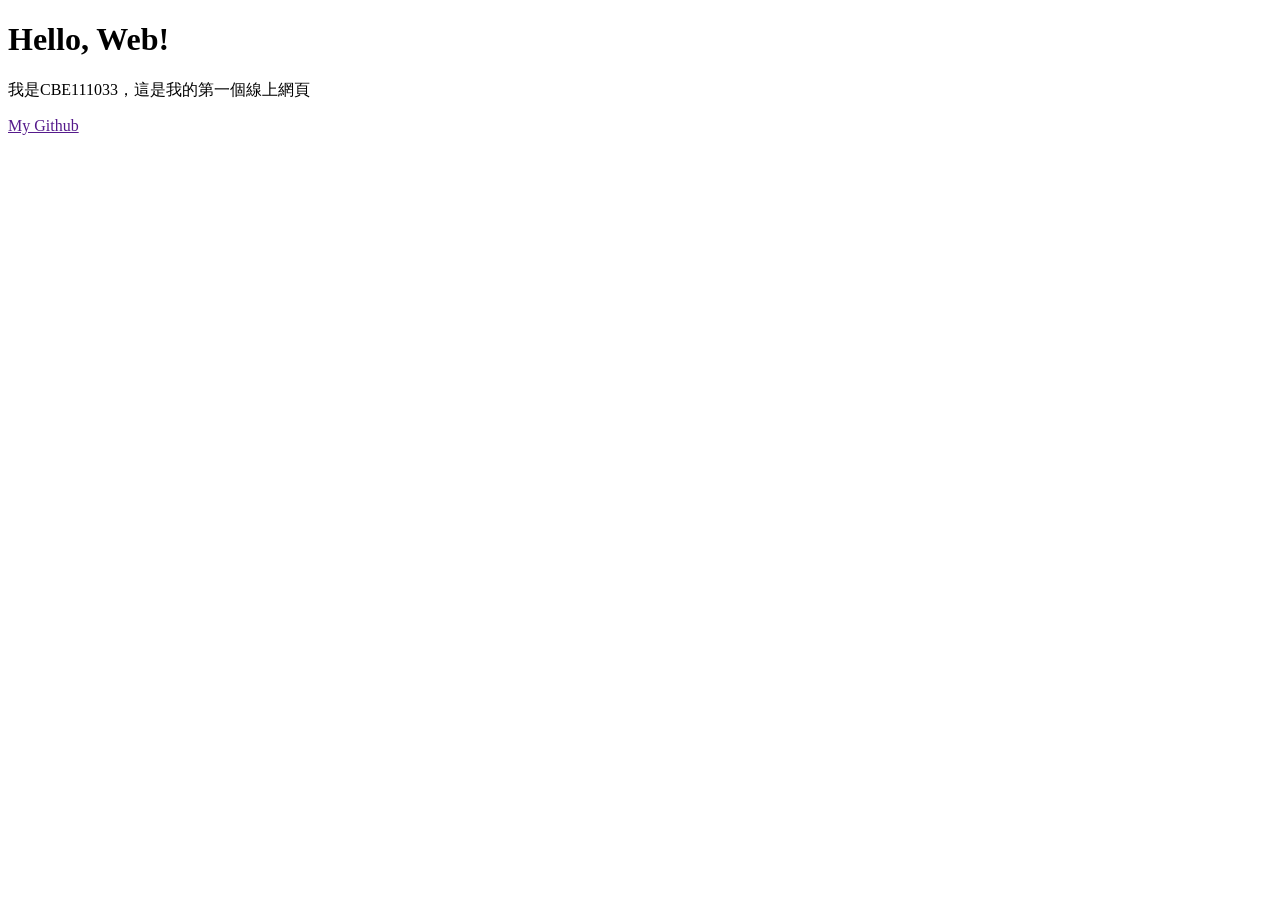
==== index.html @ 7ada49e4 "建立index" ====
<!DOCTYPE html>
<html lang="zh-Hant">

<head>
    <meta charset="utf-8" />
    <title>My Week1 Site</title>
</head>

<body>
    <h1>Hello, Web!</h1>
    <p>我是CBE111033，這是我的第一個線上網頁</p>
    <a href="">My Github</a>
</body>

</html>
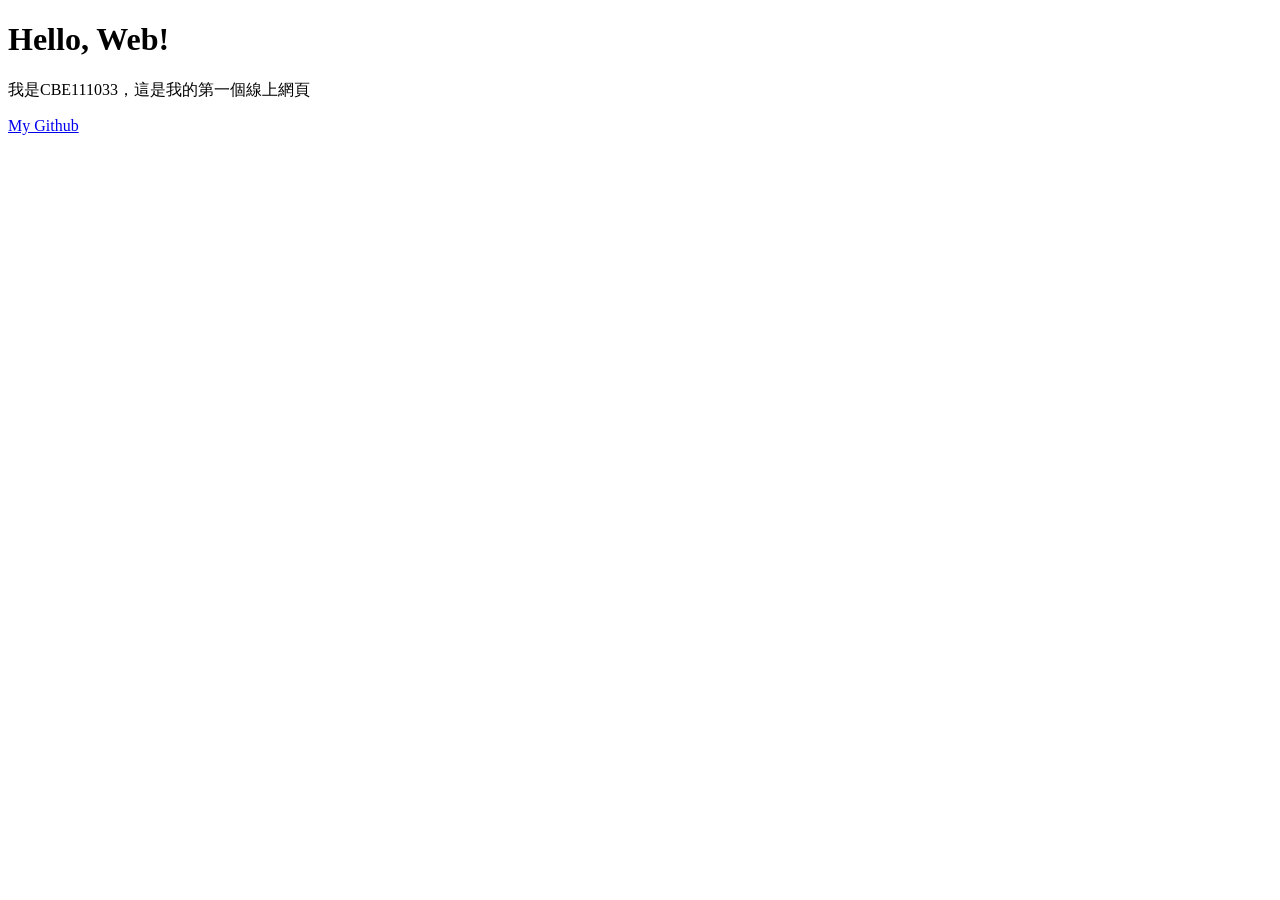
==== commit a9b23ce4: "add Github link" ====
--- a/index.html
+++ b/index.html
@@ -9,7 +9,7 @@
 <body>
     <h1>Hello, Web!</h1>
     <p>我是CBE111033，這是我的第一個線上網頁</p>
-    <a href="">My Github</a>
+    <a href="https://github.com/756y/week1-site.git">My Github</a>
 </body>
 
 </html>
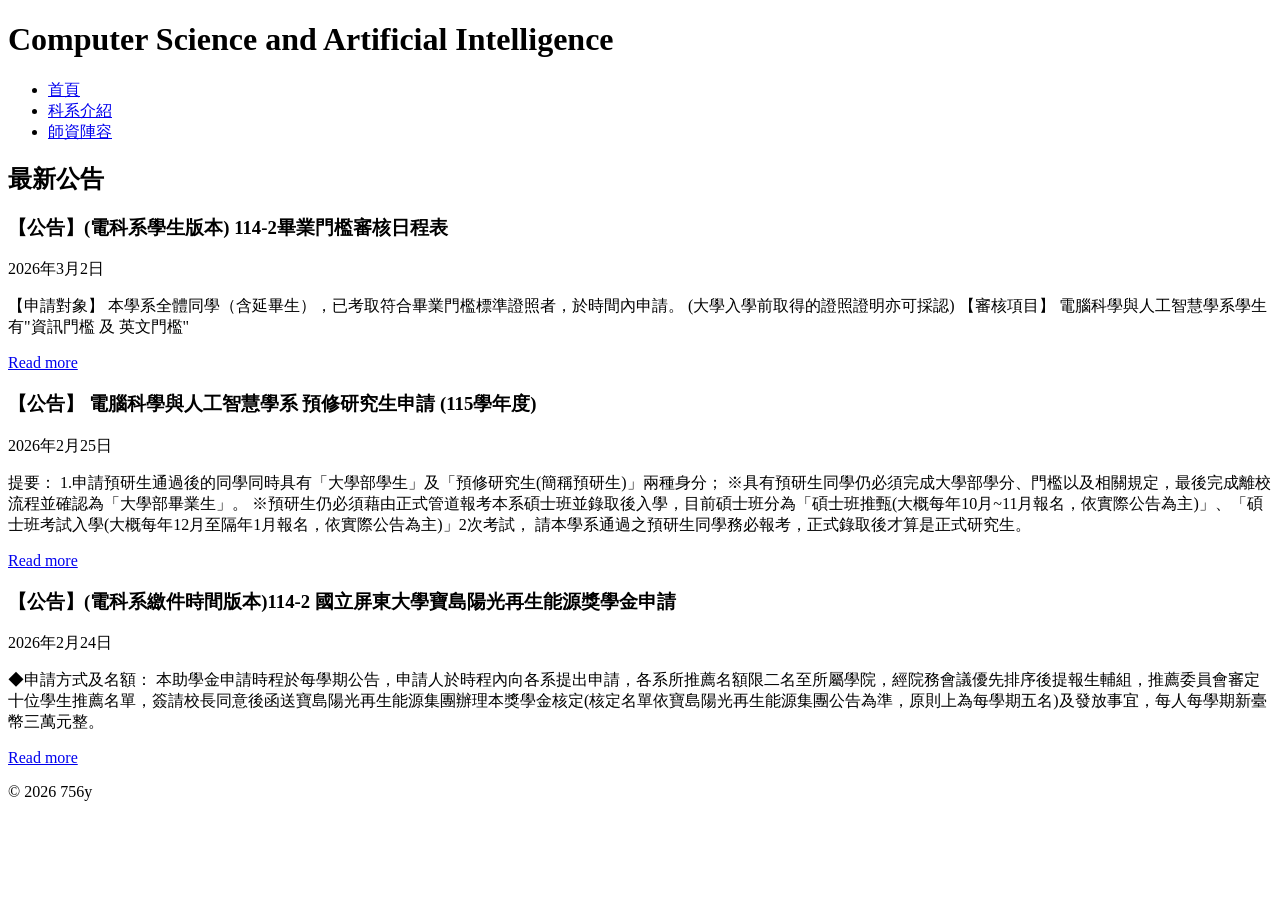
==== commit 74ac48e3: "改成week1、2作業要求(系公告)" ====
--- a/index.html
+++ b/index.html
@@ -1,15 +1,66 @@
-<!DOCTYPE html>
+<!doctype html>
 <html lang="zh-Hant">
 
 <head>
     <meta charset="utf-8" />
-    <title>My Week1 Site</title>
+    <title>CSAI News</title>
 </head>
 
 <body>
-    <h1>Hello, Web!</h1>
-    <p>我是CBE111033，這是我的第一個線上網頁</p>
-    <a href="https://github.com/756y/week1-site.git">My Github</a>
+    <header>
+        <h1>Computer Science and Artificial Intelligence</h1>
+    </header>
+    <nav class="menu">
+        <ul>
+            <li><a href="https://cs.nptu.edu.tw/index.php">首頁</a></li>
+            <li><a href="https://cs.nptu.edu.tw/p/412-1111-7946.php?Lang=zh-tw">科系介紹</a></li>
+            <li><a href="https://cs.nptu.edu.tw/p/412-1111-3092.php?Lang=zh-tw">師資陣容</a></li>
+        </ul>
+    </nav>
+    <main>
+        <section>
+            <h2>最新公告</h2>
+
+            <article>
+                <h3>【公告】(電科系學生版本) 114-2畢業門檻審核日程表</h3>
+                <p><time datetime="2026-03-02">2026年3月2日</time></p>
+                <p>【申請對象】
+                    本學系全體同學（含延畢生），已考取符合畢業門檻標準證照者，於時間內申請。
+                    (大學入學前取得的證照證明亦可採認)
+
+                    【審核項目】
+                    電腦科學與人工智慧學系學生有"資訊門檻 及 英文門檻"
+                </p>
+                <a href="https://cs.nptu.edu.tw/p/406-1111-192662,r881.php?Lang=zh-tw">Read more</a>
+            </article>
+
+            <article>
+                <h3>【公告】 電腦科學與人工智慧學系 預修研究生申請 (115學年度)</h3>
+                <p><time datetime="2026-02-25">2026年2月25日</time></p>
+                <p>提要：
+
+                    1.申請預研生通過後的同學同時具有「大學部學生」及「預修研究生(簡稱預研生)」兩種身分；
+                    ※具有預研生同學仍必須完成大學部學分、門檻以及相關規定，最後完成離校流程並確認為「大學部畢業生」。
+                    ※預研生仍必須藉由正式管道報考本系碩士班並錄取後入學，目前碩士班分為「碩士班推甄(大概每年10月~11月報名，依實際公告為主)」、「碩士班考試入學(大概每年12月至隔年1月報名，依實際公告為主)」2次考試，
+                    請本學系通過之預研生同學務必報考，正式錄取後才算是正式研究生。
+                </p>
+                <a href="https://cs.nptu.edu.tw/p/406-1111-192475,r881.php?Lang=zh-tw">Read more</a>
+            </article>
+
+            <article>
+                <h3>【公告】(電科系繳件時間版本)114-2 國立屏東大學寶島陽光再生能源獎學金申請</h3>
+                <p><time datetime="2026-02-24">2026年2月24日</time></p>
+                <p>◆申請方式及名額：
+                    本助學金申請時程於每學期公告，申請人於時程內向各系提出申請，各系所推薦名額限二名至所屬學院，經院務會議優先排序後提報生輔組，推薦委員會審定十位學生推薦名單，簽請校長同意後函送寶島陽光再生能源集團辦理本獎學金核定(核定名單依寶島陽光再生能源集團公告為準，原則上為每學期五名)及發放事宜，每人每學期新臺幣三萬元整。
+                </p>
+                <a href="https://cs.nptu.edu.tw/p/406-1111-192415,r881.php?Lang=zh-tw">Read more</a>
+            </article>
+
+        </section>
+    </main>
+    <footer>
+        <p>© 2026 756y</p>
+    </footer>
 </body>
 
 </html>
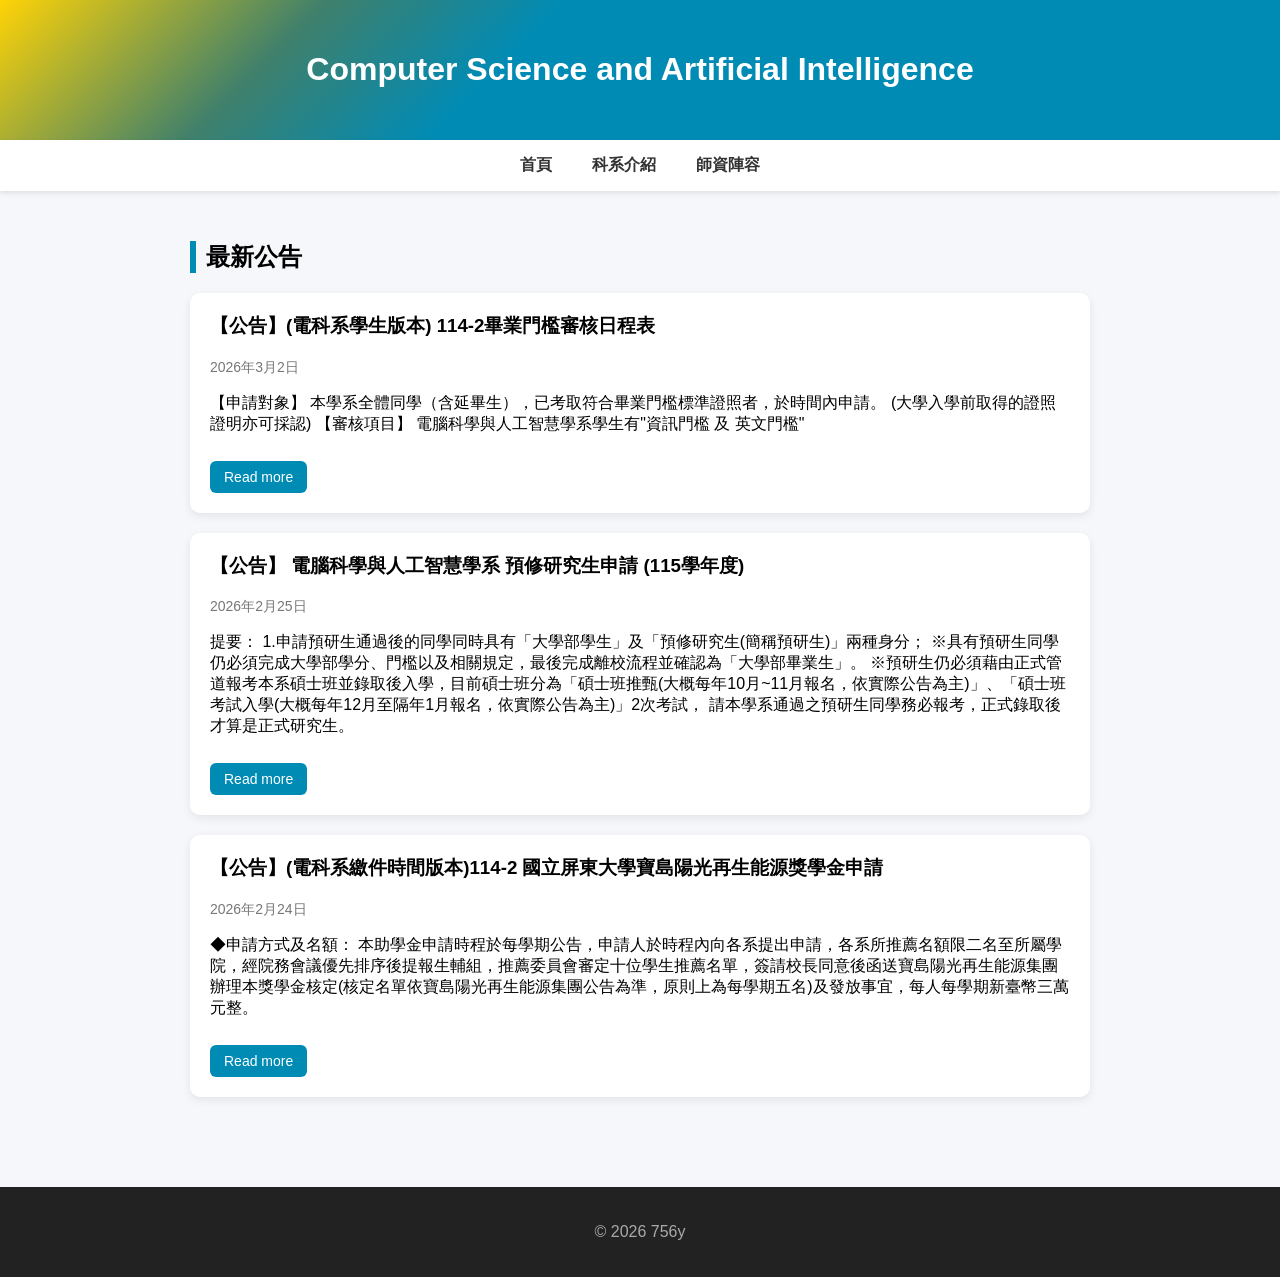
==== commit e5408b88: "add css" ====
--- a/index.html
+++ b/index.html
@@ -4,6 +4,121 @@
 <head>
     <meta charset="utf-8" />
     <title>CSAI News</title>
+
+    <style>
+        body {
+            font-family: "Noto Sans TC", sans-serif;
+            margin: 0;
+            background: #f5f7fb;
+        }
+
+        /* header */
+        header {
+            background: linear-gradient(135deg,
+                    #FFD306 0%,
+                    #40806b 23%,
+                    #008bb5 40%,
+                    #008bb5 100%);
+            color: white;
+            padding: 30px;
+            text-align: center;
+        }
+
+        /* nav menu */
+        .menu {
+            background: #ffffff;
+            box-shadow: 0 2px 5px rgba(0, 0, 0, 0.1);
+        }
+
+        .menu ul {
+            list-style: none;
+            display: flex;
+            justify-content: center;
+            padding: 0;
+            margin: 0;
+        }
+
+        .menu li {
+            margin: 0 20px;
+        }
+
+        .menu a {
+            display: block;
+            padding: 15px 0;
+            text-decoration: none;
+            color: #333;
+            font-weight: bold;
+        }
+
+        .menu a:hover {
+            color: #2a5298;
+        }
+
+        /* main content */
+
+        main {
+            max-width: 900px;
+            margin: auto;
+            padding: 30px 20px;
+        }
+
+        h2 {
+            border-left: 6px solid #008bb5;
+            padding-left: 10px;
+        }
+
+        /* article card */
+
+        article {
+            background: white;
+            padding: 20px;
+            margin: 20px 0;
+            border-radius: 10px;
+            box-shadow: 0 3px 10px rgba(0, 0, 0, 0.08);
+            transition: transform .2s, box-shadow .2s;
+        }
+
+        article:hover {
+            transform: translateY(-4px);
+            box-shadow: 0 6px 18px rgba(0, 0, 0, 0.15);
+        }
+
+        article h3 {
+            margin-top: 0;
+        }
+
+        time {
+            color: #777;
+            font-size: 14px;
+        }
+
+        /* read more button */
+
+        article a {
+            display: inline-block;
+            margin-top: 10px;
+            text-decoration: none;
+            background: #008bb5;
+            color: white;
+            padding: 8px 14px;
+            border-radius: 6px;
+            font-size: 14px;
+        }
+
+        article a:hover {
+            background: #1e3c72;
+        }
+
+        /* footer */
+
+        footer {
+            text-align: center;
+            padding: 20px;
+            background: #222;
+            color: #aaa;
+            margin-top: 40px;
+        }
+    </style>
 </head>
 
 <body>
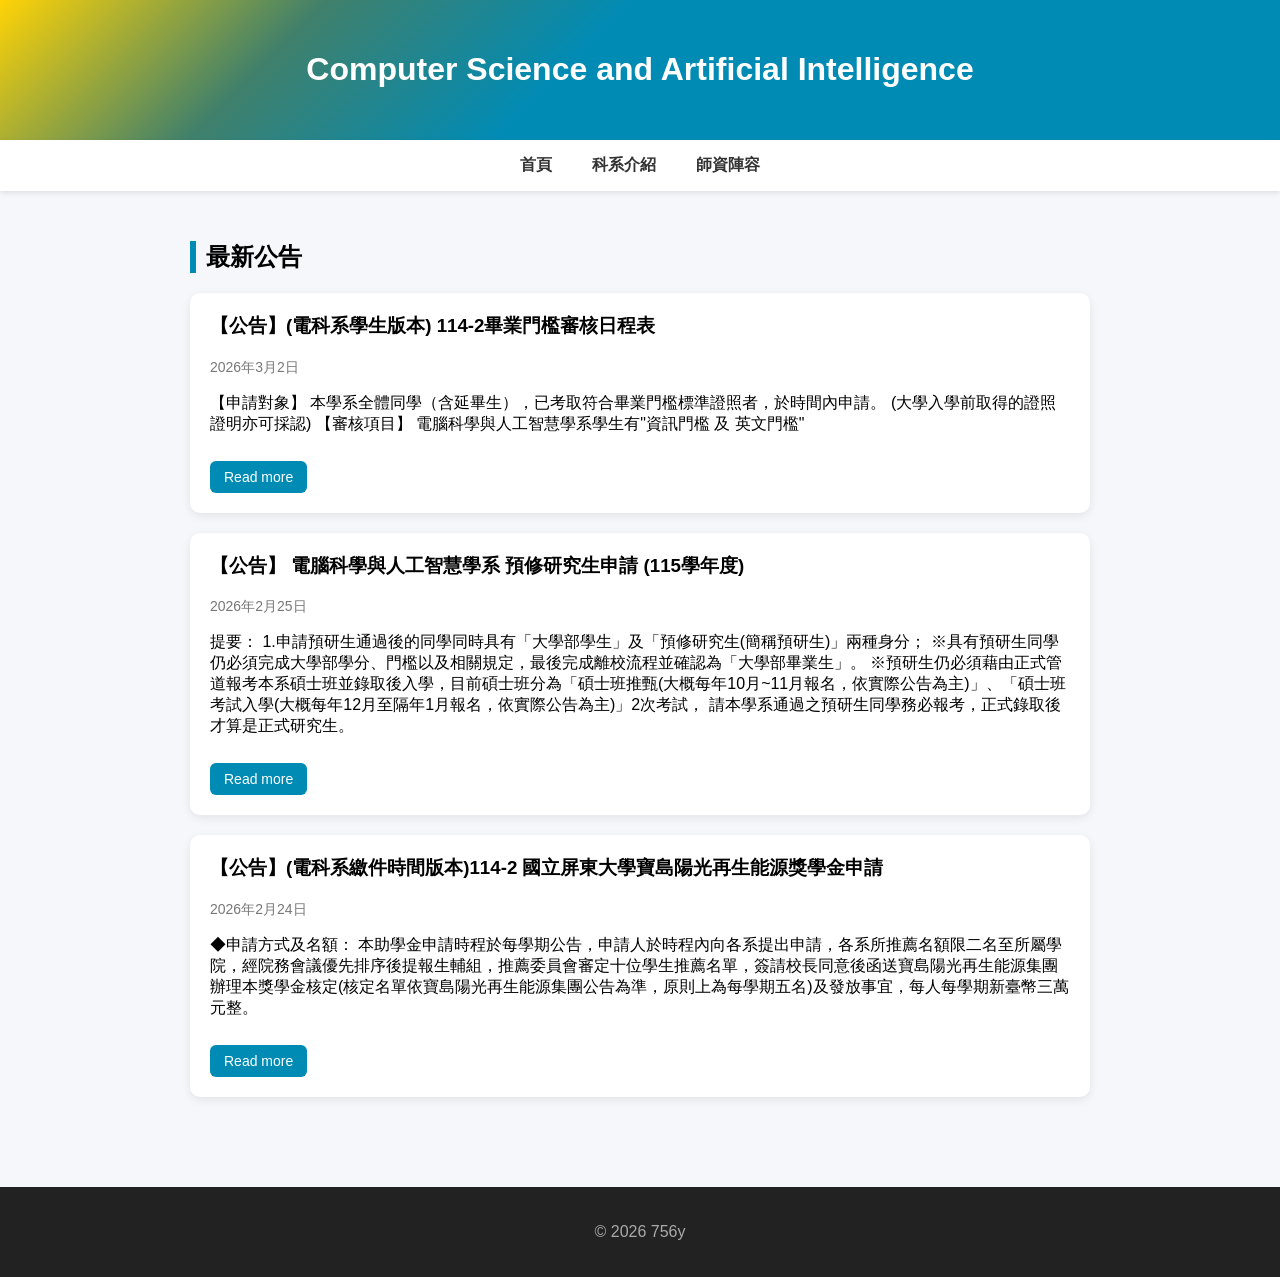
==== commit 9ca781be: "修改header漸層" ====
--- a/index.html
+++ b/index.html
@@ -17,7 +17,7 @@
             background: linear-gradient(135deg,
                     #FFD306 0%,
                     #40806b 23%,
-                    #008bb5 40%,
+                    #008bb5 45%,
                     #008bb5 100%);
             color: white;
             padding: 30px;
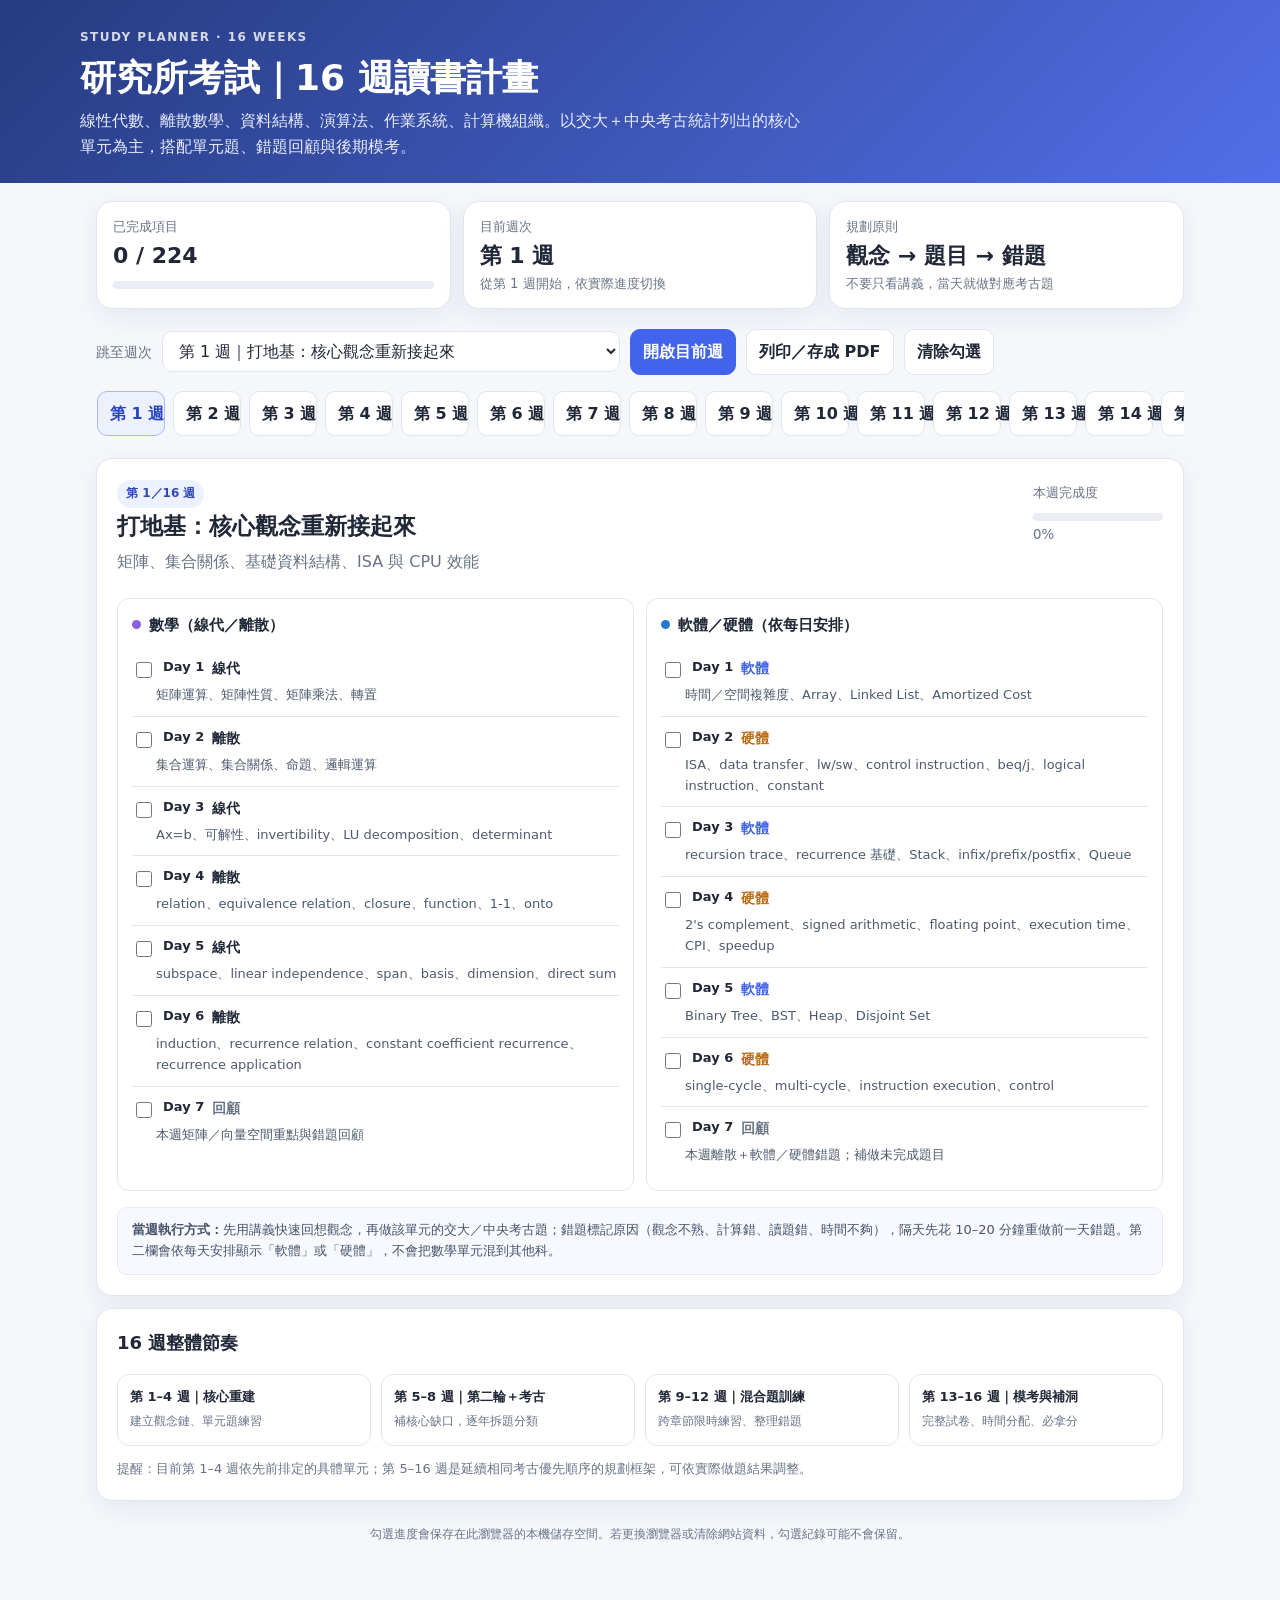
==== commit ee339d21: "Rename 16週讀書計畫.html to index.html" ====
--- a/index.html
+++ b/index.html
@@ -1,181 +1,231 @@
-<!doctype html>
+<!DOCTYPE html>
 <html lang="zh-Hant">
-
 <head>
-    <meta charset="utf-8" />
-    <title>CSAI News</title>
-
-    <style>
-        body {
-            font-family: "Noto Sans TC", sans-serif;
-            margin: 0;
-            background: #f5f7fb;
-        }
-
-        /* header */
-        header {
-            background: linear-gradient(135deg,
-                    #FFD306 0%,
-                    #40806b 23%,
-                    #008bb5 45%,
-                    #008bb5 100%);
-            color: white;
-            padding: 30px;
-            text-align: center;
-        }
-
-        /* nav menu */
-        .menu {
-            background: #ffffff;
-            box-shadow: 0 2px 5px rgba(0, 0, 0, 0.1);
-        }
-
-        .menu ul {
-            list-style: none;
-            display: flex;
-            justify-content: center;
-            padding: 0;
-            margin: 0;
-        }
-
-        .menu li {
-            margin: 0 20px;
-        }
-
-        .menu a {
-            display: block;
-            padding: 15px 0;
-            text-decoration: none;
-            color: #333;
-            font-weight: bold;
-        }
-
-        .menu a:hover {
-            color: #2a5298;
-        }
-
-        /* main content */
-
-        main {
-            max-width: 900px;
-            margin: auto;
-            padding: 30px 20px;
-        }
-
-        h2 {
-            border-left: 6px solid #008bb5;
-            padding-left: 10px;
-        }
-
-        /* article card */
-
-        article {
-            background: white;
-            padding: 20px;
-            margin: 20px 0;
-            border-radius: 10px;
-            box-shadow: 0 3px 10px rgba(0, 0, 0, 0.08);
-            transition: transform .2s, box-shadow .2s;
-        }
-
-        article:hover {
-            transform: translateY(-4px);
-            box-shadow: 0 6px 18px rgba(0, 0, 0, 0.15);
-        }
-
-        article h3 {
-            margin-top: 0;
-        }
-
-        time {
-            color: #777;
-            font-size: 14px;
-        }
-
-        /* read more button */
-
-        article a {
-            display: inline-block;
-            margin-top: 10px;
-            text-decoration: none;
-            background: #008bb5;
-            color: white;
-            padding: 8px 14px;
-            border-radius: 6px;
-            font-size: 14px;
-        }
-
-        article a:hover {
-            background: #1e3c72;
-        }
-
-        /* footer */
-
-        footer {
-            text-align: center;
-            padding: 20px;
-            background: #222;
-            color: #aaa;
-            margin-top: 40px;
-        }
-    </style>
+<meta charset="UTF-8">
+<meta name="viewport" content="width=device-width, initial-scale=1">
+<title>研究所考試｜16 週讀書計畫</title>
+<style>
+:root{--bg:#f5f7fb;--panel:#fff;--ink:#202737;--muted:#687386;--line:#e0e6ef;--blue:#4263eb;--blue2:#edf1ff;--green:#188765;--greenbg:#e8f7f1;--orange:#b96a13;--orangebg:#fff4e5;--shadow:0 8px 26px rgba(30,45,80,.07)}
+*{box-sizing:border-box}body{margin:0;background:var(--bg);color:var(--ink);font-family:system-ui,-apple-system,"Noto Sans TC",sans-serif;line-height:1.6}
+header{background:linear-gradient(135deg,#263b80,#526fe8);color:white;padding:28px 20px 24px} .hero{max-width:1120px;margin:auto}
+.kicker{font-size:12px;letter-spacing:.12em;opacity:.8;font-weight:700}h1{font-size:clamp(25px,4vw,36px);line-height:1.25;margin:8px 0}header p{margin:8px 0 0;max-width:720px;color:#e9edff}
+.wrap{max-width:1120px;margin:22px auto;padding:0 16px 48px}
+.stats{display:grid;grid-template-columns:repeat(3,1fr);gap:12px;margin-top:-4px}.stat,.panel{background:var(--panel);border:1px solid var(--line);border-radius:16px;box-shadow:var(--shadow)}.stat{padding:14px 16px}.stat small{display:block;color:var(--muted)}.stat strong{font-size:22px}
+.progress{height:8px;background:#e9edf5;border-radius:20px;overflow:hidden;margin-top:8px}.progress>div{height:100%;width:0;background:var(--green);transition:width .2s}
+.controls{display:flex;gap:10px;flex-wrap:wrap;align-items:center;margin:20px 0 14px}.controls label{color:var(--muted);font-size:14px}select,button{font:inherit;border:1px solid var(--line);border-radius:10px;padding:9px 12px;background:white;color:var(--ink)}button{cursor:pointer;font-weight:650}button.primary{background:var(--blue);color:white;border-color:var(--blue)}button:hover{filter:brightness(.97)}
+.weeknav{display:flex;gap:8px;overflow-x:auto;padding:2px 1px 10px}.weeknav button{white-space:nowrap;min-width:68px}.weeknav button.active{background:var(--blue2);border-color:#a9b8ff;color:#2946bc}
+.panel{padding:20px;margin-top:12px}.week-head{display:flex;justify-content:space-between;gap:16px;align-items:flex-start;flex-wrap:wrap}.week-head h2{margin:0;font-size:23px}.week-head p{margin:5px 0;color:var(--muted)}.tag{font-size:12px;padding:4px 9px;border-radius:20px;background:var(--blue2);color:#2f49b5;font-weight:700;display:inline-block}
+.subjects{display:grid;grid-template-columns:repeat(2,minmax(0,1fr));gap:12px;margin-top:18px}.subject{border:1px solid var(--line);border-radius:12px;padding:14px;min-width:0}.subject h3{font-size:15px;margin:0 0 10px;display:flex;align-items:center;gap:8px}.dot{width:9px;height:9px;border-radius:50%;display:inline-block}.math .dot{background:#8264df}.software .dot{background:#2479ce}.hardware .dot{background:#e29a2f}
+.day{border-top:1px solid var(--line);padding:10px 0}.day:first-of-type{border-top:0}.day-title{display:flex;gap:8px;align-items:flex-start}.day-title input{margin-top:5px;accent-color:var(--green);width:16px;height:16px;flex-shrink:0}.day-title strong{font-size:13px;white-space:nowrap}.day-title span{font-size:14px;font-weight:650}.topics{font-size:13px;color:#4e5a6d;margin:4px 0 0 24px}.unit-hardware{color:var(--orange)!important}.unit-software{color:var(--blue)!important}.unit-review{color:var(--muted)!important}.hint{margin-top:16px;padding:12px 14px;background:#f7f9ff;border-radius:10px;border:1px solid #e3e9ff;font-size:13px;color:#47536a}
+.phase{display:grid;grid-template-columns:repeat(4,1fr);gap:10px;margin-top:16px}.phase div{border:1px solid var(--line);border-radius:12px;padding:12px;background:#fff}.phase b{display:block;font-size:13px}.phase span{font-size:12px;color:var(--muted)}
+.footer{color:var(--muted);font-size:12px;text-align:center;margin-top:24px}
+@media(max-width:760px){.subjects{grid-template-columns:1fr}.stats{grid-template-columns:1fr}.phase{grid-template-columns:repeat(2,1fr)}.panel{padding:15px}.week-head h2{font-size:21px}}
+@media print{body{background:white}.controls,.weeknav,button{display:none!important}.panel,.stat{box-shadow:none;break-inside:avoid}.subjects{grid-template-columns:repeat(2,minmax(0,1fr))}}
+</style>
 </head>
-
 <body>
-    <header>
-        <h1>Computer Science and Artificial Intelligence</h1>
-    </header>
-    <nav class="menu">
-        <ul>
-            <li><a href="https://cs.nptu.edu.tw/index.php">首頁</a></li>
-            <li><a href="https://cs.nptu.edu.tw/p/412-1111-7946.php?Lang=zh-tw">科系介紹</a></li>
-            <li><a href="https://cs.nptu.edu.tw/p/412-1111-3092.php?Lang=zh-tw">師資陣容</a></li>
-        </ul>
-    </nav>
-    <main>
-        <section>
-            <h2>最新公告</h2>
-
-            <article>
-                <h3>【公告】(電科系學生版本) 114-2畢業門檻審核日程表</h3>
-                <p><time datetime="2026-03-02">2026年3月2日</time></p>
-                <p>【申請對象】
-                    本學系全體同學（含延畢生），已考取符合畢業門檻標準證照者，於時間內申請。
-                    (大學入學前取得的證照證明亦可採認)
-
-                    【審核項目】
-                    電腦科學與人工智慧學系學生有"資訊門檻 及 英文門檻"
-                </p>
-                <a href="https://cs.nptu.edu.tw/p/406-1111-192662,r881.php?Lang=zh-tw">Read more</a>
-            </article>
-
-            <article>
-                <h3>【公告】 電腦科學與人工智慧學系 預修研究生申請 (115學年度)</h3>
-                <p><time datetime="2026-02-25">2026年2月25日</time></p>
-                <p>提要：
-
-                    1.申請預研生通過後的同學同時具有「大學部學生」及「預修研究生(簡稱預研生)」兩種身分；
-                    ※具有預研生同學仍必須完成大學部學分、門檻以及相關規定，最後完成離校流程並確認為「大學部畢業生」。
-                    ※預研生仍必須藉由正式管道報考本系碩士班並錄取後入學，目前碩士班分為「碩士班推甄(大概每年10月~11月報名，依實際公告為主)」、「碩士班考試入學(大概每年12月至隔年1月報名，依實際公告為主)」2次考試，
-                    請本學系通過之預研生同學務必報考，正式錄取後才算是正式研究生。
-                </p>
-                <a href="https://cs.nptu.edu.tw/p/406-1111-192475,r881.php?Lang=zh-tw">Read more</a>
-            </article>
-
-            <article>
-                <h3>【公告】(電科系繳件時間版本)114-2 國立屏東大學寶島陽光再生能源獎學金申請</h3>
-                <p><time datetime="2026-02-24">2026年2月24日</time></p>
-                <p>◆申請方式及名額：
-                    本助學金申請時程於每學期公告，申請人於時程內向各系提出申請，各系所推薦名額限二名至所屬學院，經院務會議優先排序後提報生輔組，推薦委員會審定十位學生推薦名單，簽請校長同意後函送寶島陽光再生能源集團辦理本獎學金核定(核定名單依寶島陽光再生能源集團公告為準，原則上為每學期五名)及發放事宜，每人每學期新臺幣三萬元整。
-                </p>
-                <a href="https://cs.nptu.edu.tw/p/406-1111-192415,r881.php?Lang=zh-tw">Read more</a>
-            </article>
-
-        </section>
-    </main>
-    <footer>
-        <p>© 2026 756y</p>
-    </footer>
-</body>
-
-</html>+<header><div class="hero"><div class="kicker">STUDY PLANNER · 16 WEEKS</div><h1>研究所考試｜16 週讀書計畫</h1><p>線性代數、離散數學、資料結構、演算法、作業系統、計算機組織。以交大＋中央考古統計列出的核心單元為主，搭配單元題、錯題回顧與後期模考。</p></div></header>
+<main class="wrap">
+<div class="stats">
+ <div class="stat"><small>已完成項目</small><strong id="doneCount">0</strong><div class="progress"><div id="progressBar"></div></div></div>
+ <div class="stat"><small>目前週次</small><strong id="currentWeek">第 1 週</strong><small>從第 1 週開始，依實際進度切換</small></div>
+ <div class="stat"><small>規劃原則</small><strong>觀念 → 題目 → 錯題</strong><small>不要只看講義，當天就做對應考古題</small></div>
+</div>
+<div class="controls">
+<label for="weekSelect">跳至週次</label><select id="weekSelect"></select>
+<button class="primary" id="todayBtn">開啟目前週</button><button id="printBtn">列印／存成 PDF</button><button id="resetBtn">清除勾選</button>
+</div>
+<div class="weeknav" id="weekNav"></div>
+<section class="panel" id="weekPanel" aria-live="polite"></section>
+<section class="panel">
+<h2 style="margin:0 0 10px;font-size:18px">16 週整體節奏</h2>
+<div class="phase">
+<div><b>第 1–4 週｜核心重建</b><span>建立觀念鏈、單元題練習</span></div>
+<div><b>第 5–8 週｜第二輪＋考古</b><span>補核心缺口，逐年拆題分類</span></div>
+<div><b>第 9–12 週｜混合題訓練</b><span>跨章節限時練習、整理錯題</span></div>
+<div><b>第 13–16 週｜模考與補洞</b><span>完整試卷、時間分配、必拿分</span></div>
+</div>
+<p style="font-size:13px;color:var(--muted);margin-bottom:0">提醒：目前第 1–4 週依先前排定的具體單元；第 5–16 週是延續相同考古優先順序的規劃框架，可依實際做題結果調整。</p>
+</section>
+<div class="footer">勾選進度會保存在此瀏覽器的本機儲存空間。若更換瀏覽器或清除網站資料，勾選紀錄可能不會保留。</div>
+</main>
+<script>
+const weeks = [
+{title:"打地基：核心觀念重新接起來",goal:"矩陣、集合關係、基礎資料結構、ISA 與 CPU 效能",days:[
+["Day 1","線代","矩陣運算、矩陣性質、矩陣乘法、轉置","軟體","時間／空間複雜度、Array、Linked List、Amortized Cost"],
+["Day 2","離散","集合運算、集合關係、命題、邏輯運算","硬體","ISA、data transfer、lw/sw、control instruction、beq/j、logical instruction、constant"],
+["Day 3","線代","Ax=b、可解性、invertibility、LU decomposition、determinant","軟體","recursion trace、recurrence 基礎、Stack、infix/prefix/postfix、Queue"],
+["Day 4","離散","relation、equivalence relation、closure、function、1-1、onto","硬體","2's complement、signed arithmetic、floating point、execution time、CPI、speedup"],
+["Day 5","線代","subspace、linear independence、span、basis、dimension、direct sum","軟體","Binary Tree、BST、Heap、Disjoint Set"],
+["Day 6","離散","induction、recurrence relation、constant coefficient recurrence、recurrence application","硬體","single-cycle、multi-cycle、instruction execution、control"],
+["Day 7","回顧","本週矩陣／向量空間重點與錯題回顧","回顧","本週離散＋軟體／硬體錯題；補做未完成題目"]
+]},
+{title:"高頻題型：轉換、排序、Pipeline",goal:"把線代與離散基礎接到可考題型，開始練計算題",days:[
+["Day 8","線代","linear transformation、matrix representation、change of basis、Kernel、Image","軟體","Binary Search、Insertion Sort、Selection Sort、Bubble Sort"],
+["Day 9","離散","permutation、combination、pigeonhole principle、Stirling number","硬體","pipeline stages、pipeline performance、pipeline CPI"],
+["Day 10","線代","rank、nullity、Rank-Nullity、Kernel／Image 關係","軟體","Quick Sort、Merge Sort、Heap Sort、LSD Radix、Counting Sort"],
+["Day 11","離散","generating function、integer partition、用 generating function 解 recurrence","硬體","data dependency、data hazard、forwarding、hazard detection"],
+["Day 12","線代","eigenvalue、eigenvector、characteristic polynomial、similarity","軟體","Hashing、collision、overflow handling、Binary Search 題型"],
+["Day 13","離散","graph terminology、adjacency matrix/list、graph representation、isomorphism","硬體","control hazard、branch prediction、CPI、hazard 綜合題"],
+["Day 14","回顧","線代：矩陣→轉換→特徵值；離散：計數→遞迴","回顧","Sorting／Hashing 綜合考古題與錯題整理"]
+]},
+{title:"高頻核心：圖論、特徵值、Cache",goal:"圖論演算法要能手算流程，Cache 開始練位址拆解",days:[
+["Day 15","線代","diagonalization、similarity、PDP⁻¹、eigenvalue／eigenvector 關係","軟體","DFS、BFS、adjacency matrix/list、graph traversal"],
+["Day 16","離散","Euler path/circuit、Hamilton path/circuit、connected graph、spanning tree","硬體","memory hierarchy、cache basics、address structure、block／word／offset"],
+["Day 17","線代","可對角化條件、similarity、diagonalization applications、Markov chain","軟體","Topological Sort、DAG、MST、Kruskal／Prim 類型"],
+["Day 18","離散","planar graph、graph coloring、Dijkstra、Warshall","硬體","direct／set-associative cache、tag/index/offset、cache calculation、multilevel cache"],
+["Day 19","線代","inner product、orthogonality、orthogonal complement、Gram-Schmidt","軟體","Dijkstra、Bellman-Ford、Floyd-Warshall、shortest path 綜合"],
+["Day 20","離散","recurrence、generating function、graph representation、shortest path","硬體","AMAT、cache miss、multilevel cache、CPI 與 memory hierarchy"],
+["Day 21","回顧","Eigen／Diagonalization＋Graph／Recurrence 題型整理","回顧","DFS/BFS→MST→Dijkstra→Bellman-Ford→Floyd 綜合考古題"]
+]},
+{title:"拉分核心：正交化、DP、Virtual Memory、OS",goal:"把常考章節串成完整題型，OS 從 Process 與 Scheduling 開始",days:[
+["Day 22","線代","projection、orthogonal complement、projection matrix","硬體","virtual address、physical address、page、page table、address translation"],
+["Day 23","離散","partial order、total order、Hasse diagram","軟體","Dynamic Programming、optimal substructure、overlapping subproblem、Maximum Subarray"],
+["Day 24","線代","least squares、normal equation、orthogonal projection、QR／Gram-Schmidt 關係","硬體","TLB、page table、TLB reach、EMAT"],
+["Day 25","離散","propositional logic、logic equivalence、graph coloring、Dijkstra／Warshall","軟體","0/1 Knapsack、Knapsack、Matrix Chain Multiplication"],
+["Day 26","線代","orthogonal matrix、orthogonal diagonalization、symmetric matrix、PDPᵀ","硬體","Process、process state、dispatcher、context switch、fork／exec／exit／wait"],
+["Day 27","離散","recurrence、generating function、combination、pigeonhole","軟體","LCS、KMP、DP 綜合題"],
+["Day 28","回顧","線代與離散核心公式、定義、易錯題回顧","硬體","scheduling criteria、FCFS、SJF、Priority、Round Robin、EDF"]
+]},
+{title:"第二輪：補齊核心樹與演算法",goal:"把第一輪做錯的單元重新學會，擴充重要樹與演算法",days:[
+["Day 29","線代","特徵值／特徵向量計算、特徵多項式、重根與可對角化判斷","軟體","AVL Tree、rotation、BST 操作與複雜度"],
+["Day 30","離散","遞迴式建立、解常係數遞迴、初始條件","硬體","Thread、user/kernel thread、multithreading model"],
+["Day 31","線代","Gram-Schmidt、QR decomposition、orthogonal projection 計算","軟體","Red-Black Tree、B-tree、B+ tree 基本性質與操作"],
+["Day 32","離散","關係的 reflexive／symmetric／transitive、equivalence class、closure","硬體","CPU pipeline hazard 綜合：forwarding、stall、branch penalty"],
+["Day 33","線代","determinant、inverse、rank、線性方程組混合題","軟體","Huffman coding、optimal prefix code、heap 操作"],
+["Day 34","離散","counting、permutation／combination、pigeonhole 題型","硬體","cache mapping／replacement／write policy 題型回顧"],
+["Day 35","回顧","整理線代與離散第一、二輪錯題","回顧","樹、排序、Pipeline／Cache 分類題練習"]
+]},
+{title:"第二輪：OS 同步與記憶體",goal:"把 OS 高頻核心補齊，避免只會背定義、不會追流程",days:[
+["Day 36","線代","線性轉換、Kernel／Image、Rank-Nullity 混合題","軟體","sorting 複雜度比較、穩定性、in-place、trace code"],
+["Day 37","離散","graph traversal、Euler／Hamilton、spanning tree 題型","硬體","process scheduling、waiting／turnaround／response time 計算"],
+["Day 38","線代","least squares、normal equation、projection 混合題","軟體","Disjoint Set、union-find、path compression、union by rank"],
+["Day 39","離散","graph coloring、planar graph、poset／Hasse diagram","硬體","critical section、race condition、mutex、semaphore、spinlock"],
+["Day 40","線代","positive definite、symmetric matrix、orthogonal diagonalization","軟體","DP：Knapsack、Matrix Chain、LCS、Maximum Subarray"],
+["Day 41","離散","logic equivalence、induction、recurrence 綜合題","硬體","deadlock、RAG、四個必要條件、prevention／avoidance／detection"],
+["Day 42","回顧","數學弱點題重做，不看解答完整寫一次","回顧","同步／Deadlock 題型＋錯題回顧"]
+]},
+{title:"第二輪：虛擬記憶體與演算法設計",goal:"從公式與定義走向完整計算、演算法選擇",days:[
+["Day 43","線代","SVD、spectral decomposition、positive definite 基本題","軟體","KMP prefix/failure function、字串比對"],
+["Day 44","離散","生成函數、整數分拆、Stirling number 題型","硬體","paging、segmentation、fragmentation、address translation"],
+["Day 45","線代","矩陣分解、LU、determinant、Ax=b 混合題","軟體","Divide and Conquer、recurrence analysis、Maximum Subarray"],
+["Day 46","離散","graph algorithm 與複雜度、Dijkstra／Warshall 題型","硬體","page fault、page replacement：FIFO／OPT／LRU"],
+["Day 47","線代","全章計算題：特徵值、對角化、正交化、least squares","軟體","Greedy：activity selection、MST、Knapsack 差異"],
+["Day 48","離散","證明題基礎：induction、反證、集合與關係簡證","硬體","thrashing、working set、TLB、EMAT 綜合"],
+["Day 49","回顧","數學必拿分題限時練習","回顧","DP／Greedy／字串／VM 分類考古題"]
+]},
+{title:"考古題第一輪：按科目與單元拆題",goal:"開始提高考古題比重，不必一開始就整份硬寫",days:[
+["Day 50","線代","交大線代考古：矩陣、Ax=b、向量空間分類題","軟體","交大 DS：複雜度、List、Stack／Queue、Tree 分類題"],
+["Day 51","離散","交大離散：集合、關係、計數、遞迴分類題","硬體","交大計組：ISA、signed arithmetic、performance 分類題"],
+["Day 52","線代","中央線代：矩陣、向量空間、線性轉換分類題","軟體","中央 DS：樹、Heap、排序、Hashing 分類題"],
+["Day 53","離散","中央離散：關係、遞迴、Graph、Logic 分類題","硬體","中央計組：Pipeline／Hazard 分類題"],
+["Day 54","線代","兩校特徵值／對角化題目對照，整理常見問法","軟體","兩校 Graph：DFS／BFS、MST、Shortest Path 題目"],
+["Day 55","離散","兩校計數／遞迴／圖論混合題","硬體","Cache／AMAT／VM 計算題"],
+["Day 56","回顧","本週考古錯題依原因分類：觀念／計算／讀題","回顧","完成錯題二刷；建立各科高頻題清單"]
+]},
+{title:"考古題第二輪：限時單元組合",goal:"練速度與題目辨識，避免單一章節才會做",days:[
+["Day 57","線代","線代混合組：矩陣＋Rank＋Eigen，限時作答","軟體","Sorting＋Hashing＋Tree 混合題"],
+["Day 58","離散","Discrete 混合組：Counting＋Recurrence＋Relations","硬體","OS：Process／Scheduling／Thread 混合題"],
+["Day 59","線代","Orthogonality＋Projection＋Least Squares 限時組","軟體","Graph：MST＋Shortest Path＋Topological 混合題"],
+["Day 60","離散","Graph＋Logic＋Poset 混合組","硬體","OS：Synchronization＋Deadlock 混合題"],
+["Day 61","線代","挑一份較弱年度線代題，限時完成後訂正","軟體","DP＋KMP＋Complexity 混合題"],
+["Day 62","離散","挑一份較弱年度離散題，限時完成後訂正","硬體","計組：Pipeline＋Cache＋VM 混合題"],
+["Day 63","回顧","數學錯題重做，遮住解答寫出步驟","回顧","軟硬體錯題重做，記錄失分原因"]
+]},
+{title:"跨章節訓練：速度與正確率",goal:"每次練習後都要知道錯在哪，不只看分數",days:[
+["Day 64","線代","線代高頻題限時組：矩陣、特徵值、正交化","軟體","DS 核心題限時組：複雜度、Tree、Sorting"],
+["Day 65","離散","遞迴、計數、關係題限時組","硬體","計組數值表示＋效能＋Pipeline 限時組"],
+["Day 66","線代","挑 2 個最弱章節補觀念，接著做考古題","軟體","Graph 全套限時題＋錯題整理"],
+["Day 67","離散","Graph、Logic、Poset 複合題","硬體","Cache／AMAT／VM 計算題，練公式與位址拆解"],
+["Day 68","線代","線代證明／觀念題：先寫已知、目標與可用定理","軟體","DP／Greedy／Complexity 題型辨識"],
+["Day 69","離散","證明與計算混合：induction、relation、graph","硬體","OS Memory：paging、replacement、thrashing、EMAT"],
+["Day 70","回顧","一週錯題再測，統計正確率與耗時","回顧","挑各科最常錯的 10 題重做"]
+]},
+{title:"模考準備：逐科限時整卷",goal:"開始整份試卷，檢查時間分配與題目取捨",days:[
+["Day 71","線代","一份線代考古限時作答＋逐題訂正","軟體","資料結構／演算法半份限時卷"],
+["Day 72","離散","一份離散考古限時作答＋逐題訂正","硬體","計組半份限時卷"],
+["Day 73","線代","重做前一份線代失分題，補回觀念缺口","軟體","OS 半份限時卷＋同步／Deadlock 訂正"],
+["Day 74","離散","重做前一份離散失分題，補回觀念缺口","硬體","Pipeline／Cache／VM 綜合題"],
+["Day 75","線代","線代第二份考古限時作答","軟體","DS／Algo 第二份半卷"],
+["Day 76","離散","離散第二份考古限時作答","硬體","OS／計組錯題二刷"],
+["Day 77","回顧","統整模考：必拿分、耗時題、放棄題","回顧","更新考場作答順序與時間配置"]
+]},
+{title:"模考週：整份考古＋深度檢討",goal:"逐步接近正式考試節奏，檢討比刷題數更重要",days:[
+["Day 78","數學","線代＋離散分科限時；記錄各單元得分","軟體","DS／Algo 整份或依實際考試時間限時"],
+["Day 79","數學","前日數學錯題訂正與重做","硬體","計組整份或依實際考試時間限時"],
+["Day 80","數學","數學薄弱單元補強：Eigen／Recurrence／Graph 擇弱","軟體","軟體整份考古；練題目取捨"],
+["Day 81","數學","線代完整考古卷，計時作答","硬體","OS 整份考古；訂正 Process／Sync／Memory"],
+["Day 82","數學","離散完整考古卷，計時作答","軟體","Graph／DP／Tree 錯題重做"],
+["Day 83","數學","數學公式與常見陷阱整理","硬體","Cache／AMAT／VM／Deadlock 高頻題再測"],
+["Day 84","回顧","本週模考失分分析，調整下週策略","回顧","所有錯題標記為：必補／可再練／暫放"]
+]},
+{title:"考場策略：穩住基本分",goal:"減少粗心與卡題，建立先拿分再攻難題的流程",days:[
+["Day 85","線代","矩陣、rank、Ax=b 基本題快速測驗","軟體","複雜度、List、Stack／Queue、Tree 基本題"],
+["Day 86","離散","集合、命題、關係、函數基本題","硬體","ISA、signed arithmetic、CPI 基本題"],
+["Day 87","線代","Eigen／Diagonalization 必考計算題","軟體","Sorting、Hashing、Heap 常見手算題"],
+["Day 88","離散","Counting、Recurrence 常見題型","硬體","Pipeline hazard、forwarding、branch penalty"],
+["Day 89","線代","Gram-Schmidt、Projection、Least Squares 基本題","軟體","DFS／BFS、MST、Shortest Path 基本題"],
+["Day 90","離散","Graph、Logic、Poset 必拿分題","硬體","Cache、AMAT、page table、TLB 基本計算"],
+["Day 91","回顧","製作數學最後複習清單：公式、定理、易錯點","回顧","製作軟硬體最後複習清單"]
+]},
+{title:"最後補洞：弱點集中突破",goal:"只補會影響分數的缺口，不無限制開新章節",days:[
+["Day 92","線代","依錯題統計選最弱 2 單元，觀念＋題目","軟體","依錯題統計選最弱 2 單元，考古重做"],
+["Day 93","離散","依錯題統計選最弱 2 單元，觀念＋題目","硬體","依錯題統計選最弱 2 單元，考古重做"],
+["Day 94","線代","重做歷次錯題中最常錯的計算題","軟體","重做 Graph／DP／Tree 易錯題"],
+["Day 95","離散","重做遞迴、計數、Graph／Logic 易錯題","硬體","重做 Pipeline／Cache／VM 易錯題"],
+["Day 96","線代","定理條件與反例整理；練讀題辨識","軟體","複雜度、演算法正確性與步驟追蹤"],
+["Day 97","離散","證明題架構：已知、欲證、方法、關鍵步驟","硬體","OS 同步、Deadlock、Scheduling 快速複習"],
+["Day 98","回顧","弱點單元二次測驗，確認是否真的補起來","回顧","更新最後階段必看清單"]
+]},
+{title:"最後模考：維持實戰感",goal:"保持作答節奏，避免模考後才發現時間分配問題",days:[
+["Day 99","數學","線代限時卷；先易後難，記錄卡題時間","軟體","軟體限時卷；標記猶豫題與猜題"],
+["Day 100","數學","訂正 Day 99，重做所有失分題","硬體","計組限時卷＋訂正"],
+["Day 101","數學","離散限時卷；證明題控制投入時間","軟體","OS 限時卷＋訂正"],
+["Day 102","數學","訂正 Day 101，重做所有失分題","硬體","硬體錯題二刷"],
+["Day 103","數學","線代＋離散混合短卷，練切換科目","軟體","排序／Graph／DP 混合短卷"],
+["Day 104","數學","數學公式、定義、常見題型口頭回想","硬體","OS／計組必拿分清單口頭回想"],
+["Day 105","回顧","模考成績與錯題統計，確認最後補強項","回顧","準備最後一週的精簡複習清單"]
+]},
+{title:"考前整理：高頻單元最後一輪",goal:"不再大幅開新內容，維持熟悉度與信心",days:[
+["Day 106","線代","矩陣、Ax=b、rank、eigen、diagonalization","軟體","Complexity、Tree、Sorting、Hashing"],
+["Day 107","離散","集合、關係、計數、遞迴、生成函數","硬體","ISA、signed arithmetic、performance、Pipeline"],
+["Day 108","線代","Gram-Schmidt、Projection、Least Squares、SVD 基礎","軟體","DFS／BFS、MST、Shortest Path、DP"],
+["Day 109","離散","Graph、Logic、Poset、Induction 易錯點","硬體","Cache、AMAT、VM、TLB、page replacement"],
+["Day 110","線代","重做最重要的線代錯題，不開新題","軟體","重做最重要的軟體錯題"],
+["Day 111","離散","重做最重要的離散錯題，不開新題","硬體","重做最重要的硬體錯題"],
+["Day 112","總整理","檢查考試用品、考場策略、睡眠與交通；只看精簡筆記","總整理","停止高強度新題，保留熟悉感"]
+]}
+];
+const labels={math:"數學",software:"軟體",hardware:"硬體",review:"回顧"};
+let active=0;
+const nav=document.getElementById('weekNav'), sel=document.getElementById('weekSelect'), panel=document.getElementById('weekPanel');
+weeks.forEach((w,i)=>{let b=document.createElement('button');b.textContent=`第 ${i+1} 週`;b.addEventListener('click',()=>render(i));nav.appendChild(b);let o=document.createElement('option');o.value=i;o.textContent=`第 ${i+1} 週｜${w.title}`;sel.appendChild(o)});
+function key(w,d,s){return `study16-${w}-${d}-${s}`}
+function render(i){
+active=i;sel.value=i;[...nav.children].forEach((b,j)=>b.classList.toggle('active',j===i));
+let w=weeks[i];
+let html=`<div class="week-head"><div><span class="tag">第 ${i+1}／16 週</span><h2>${w.title}</h2><p>${w.goal}</p></div><div style="min-width:130px"><small style="color:var(--muted)">本週完成度</small><div class="progress"><div id="weekProgress"></div></div><small id="weekPercent" style="color:var(--muted)">0%</small></div></div><div class="subjects two-subjects">`;
+const cols=[
+ {id:'math',title:'數學（線代／離散）',labelIndex:1,topicIndex:2},
+ {id:'secondary',title:'軟體／硬體（依每日安排）',labelIndex:3,topicIndex:4}
+];
+cols.forEach(c=>{
+ html+=`<div class="subject ${c.id==='secondary'?'software':c.id}"><h3><span class="dot"></span>${c.title}</h3>`;
+ w.days.forEach((d,di)=>{
+  const unit=d[c.labelIndex]||'回顧';
+  const topic=d[c.topicIndex]||'當日複習與錯題整理';
+  const k=key(i,di,c.id);
+  const checked=localStorage.getItem(k)==='1';
+  html+=`<div class="day"><label class="day-title"><input type="checkbox" data-key="${k}" ${checked?'checked':''}><strong>${d[0]}</strong><span class="${unit==='硬體'?'unit-hardware':unit==='軟體'?'unit-software':unit==='回顧'?'unit-review':''}">${unit}</span></label><div class="topics">${topic}</div></div>`;
+ });
+ html+='</div>';
+});
+html+='</div><div class="hint"><b>當週執行方式：</b>先用講義快速回想觀念，再做該單元的交大／中央考古題；錯題標記原因（觀念不熟、計算錯、讀題錯、時間不夠），隔天先花 10–20 分鐘重做前一天錯題。第二欄會依每天安排顯示「軟體」或「硬體」，不會把數學單元混到其他科。</div>';
+panel.innerHTML=html;
+panel.querySelectorAll('input[type=checkbox]').forEach(cb=>cb.addEventListener('change',()=>{localStorage.setItem(cb.dataset.key,cb.checked?'1':'0');updateProgress()}));
+updateProgress()
+}
+function updateProgress(){let all=document.querySelectorAll('input[type=checkbox][data-key]');let done=[...all].filter(x=>x.checked).length;let total=112*2;let saved=0;for(let i=0;i<weeks.length;i++)for(let d=0;d<7;d++)for(let s of ['math','secondary'])if(localStorage.getItem(key(i,d,s))==='1')saved++;document.getElementById('doneCount').textContent=`${saved} / ${total}`;document.getElementById('progressBar').style.width=`${saved/total*100}%`;let wdone=0;for(let d=0;d<7;d++)for(let s of ['math','secondary'])if(localStorage.getItem(key(active,d,s))==='1')wdone++;let pct=Math.round(wdone/14*100);let wp=document.getElementById('weekProgress');if(wp)wp.style.width=pct+'%';let p=document.getElementById('weekPercent');if(p)p.textContent=pct+'%'}
+sel.addEventListener('change',()=>render(Number(sel.value)));document.getElementById('todayBtn').addEventListener('click',()=>{let day=Math.floor((Date.now()-new Date('2026-10-12T00:00:00+08:00').getTime())/86400000);render(Math.max(0,Math.min(15,Math.floor(day/7))))});document.getElementById('printBtn').addEventListener('click',()=>window.print());document.getElementById('resetBtn').addEventListener('click',()=>{if(confirm('確定清除這份計畫的所有勾選紀錄？')){for(let i=0;i<weeks.length;i++)for(let d=0;d<7;d++)for(let s of ['math','secondary','software','hardware'])localStorage.removeItem(key(i,d,s));render(active)}});render(0);
+</script>
+</body></html>
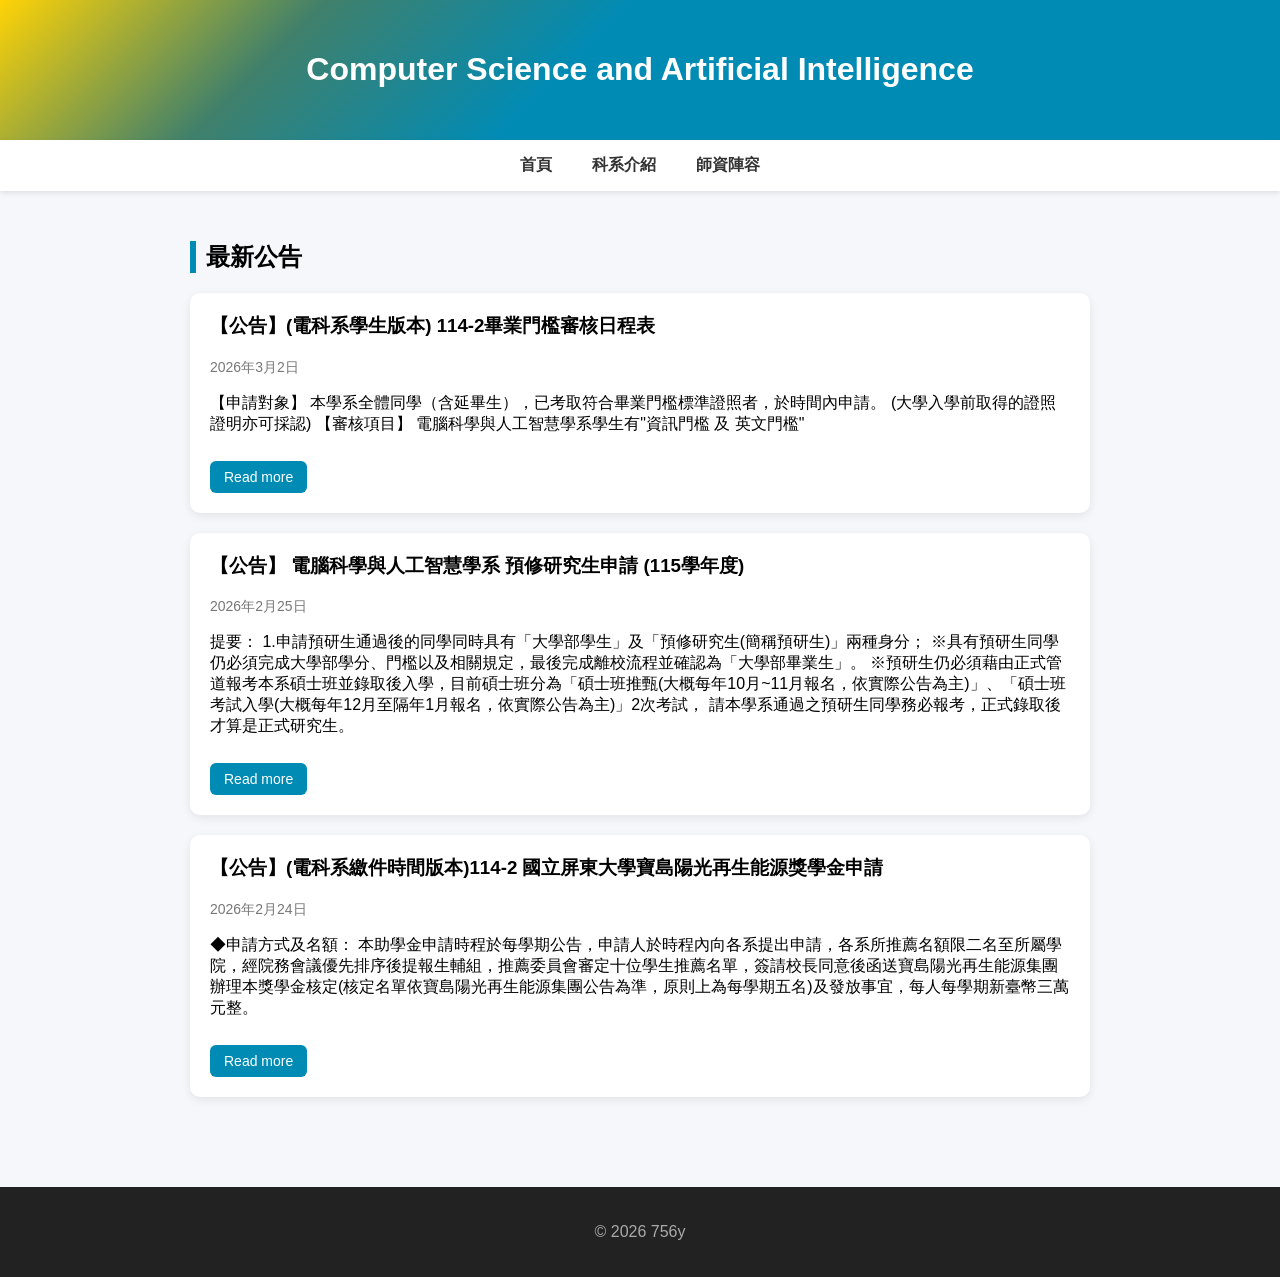
==== commit 49ee1537: "Rename index(1).html to index.html" ====
--- a/index.html
+++ b/index.html
@@ -1,231 +1,181 @@
-<!DOCTYPE html>
+<!doctype html>
 <html lang="zh-Hant">
+
 <head>
-<meta charset="UTF-8">
-<meta name="viewport" content="width=device-width, initial-scale=1">
-<title>研究所考試｜16 週讀書計畫</title>
-<style>
-:root{--bg:#f5f7fb;--panel:#fff;--ink:#202737;--muted:#687386;--line:#e0e6ef;--blue:#4263eb;--blue2:#edf1ff;--green:#188765;--greenbg:#e8f7f1;--orange:#b96a13;--orangebg:#fff4e5;--shadow:0 8px 26px rgba(30,45,80,.07)}
-*{box-sizing:border-box}body{margin:0;background:var(--bg);color:var(--ink);font-family:system-ui,-apple-system,"Noto Sans TC",sans-serif;line-height:1.6}
-header{background:linear-gradient(135deg,#263b80,#526fe8);color:white;padding:28px 20px 24px} .hero{max-width:1120px;margin:auto}
-.kicker{font-size:12px;letter-spacing:.12em;opacity:.8;font-weight:700}h1{font-size:clamp(25px,4vw,36px);line-height:1.25;margin:8px 0}header p{margin:8px 0 0;max-width:720px;color:#e9edff}
-.wrap{max-width:1120px;margin:22px auto;padding:0 16px 48px}
-.stats{display:grid;grid-template-columns:repeat(3,1fr);gap:12px;margin-top:-4px}.stat,.panel{background:var(--panel);border:1px solid var(--line);border-radius:16px;box-shadow:var(--shadow)}.stat{padding:14px 16px}.stat small{display:block;color:var(--muted)}.stat strong{font-size:22px}
-.progress{height:8px;background:#e9edf5;border-radius:20px;overflow:hidden;margin-top:8px}.progress>div{height:100%;width:0;background:var(--green);transition:width .2s}
-.controls{display:flex;gap:10px;flex-wrap:wrap;align-items:center;margin:20px 0 14px}.controls label{color:var(--muted);font-size:14px}select,button{font:inherit;border:1px solid var(--line);border-radius:10px;padding:9px 12px;background:white;color:var(--ink)}button{cursor:pointer;font-weight:650}button.primary{background:var(--blue);color:white;border-color:var(--blue)}button:hover{filter:brightness(.97)}
-.weeknav{display:flex;gap:8px;overflow-x:auto;padding:2px 1px 10px}.weeknav button{white-space:nowrap;min-width:68px}.weeknav button.active{background:var(--blue2);border-color:#a9b8ff;color:#2946bc}
-.panel{padding:20px;margin-top:12px}.week-head{display:flex;justify-content:space-between;gap:16px;align-items:flex-start;flex-wrap:wrap}.week-head h2{margin:0;font-size:23px}.week-head p{margin:5px 0;color:var(--muted)}.tag{font-size:12px;padding:4px 9px;border-radius:20px;background:var(--blue2);color:#2f49b5;font-weight:700;display:inline-block}
-.subjects{display:grid;grid-template-columns:repeat(2,minmax(0,1fr));gap:12px;margin-top:18px}.subject{border:1px solid var(--line);border-radius:12px;padding:14px;min-width:0}.subject h3{font-size:15px;margin:0 0 10px;display:flex;align-items:center;gap:8px}.dot{width:9px;height:9px;border-radius:50%;display:inline-block}.math .dot{background:#8264df}.software .dot{background:#2479ce}.hardware .dot{background:#e29a2f}
-.day{border-top:1px solid var(--line);padding:10px 0}.day:first-of-type{border-top:0}.day-title{display:flex;gap:8px;align-items:flex-start}.day-title input{margin-top:5px;accent-color:var(--green);width:16px;height:16px;flex-shrink:0}.day-title strong{font-size:13px;white-space:nowrap}.day-title span{font-size:14px;font-weight:650}.topics{font-size:13px;color:#4e5a6d;margin:4px 0 0 24px}.unit-hardware{color:var(--orange)!important}.unit-software{color:var(--blue)!important}.unit-review{color:var(--muted)!important}.hint{margin-top:16px;padding:12px 14px;background:#f7f9ff;border-radius:10px;border:1px solid #e3e9ff;font-size:13px;color:#47536a}
-.phase{display:grid;grid-template-columns:repeat(4,1fr);gap:10px;margin-top:16px}.phase div{border:1px solid var(--line);border-radius:12px;padding:12px;background:#fff}.phase b{display:block;font-size:13px}.phase span{font-size:12px;color:var(--muted)}
-.footer{color:var(--muted);font-size:12px;text-align:center;margin-top:24px}
-@media(max-width:760px){.subjects{grid-template-columns:1fr}.stats{grid-template-columns:1fr}.phase{grid-template-columns:repeat(2,1fr)}.panel{padding:15px}.week-head h2{font-size:21px}}
-@media print{body{background:white}.controls,.weeknav,button{display:none!important}.panel,.stat{box-shadow:none;break-inside:avoid}.subjects{grid-template-columns:repeat(2,minmax(0,1fr))}}
-</style>
+    <meta charset="utf-8" />
+    <title>CSAI News</title>
+
+    <style>
+        body {
+            font-family: "Noto Sans TC", sans-serif;
+            margin: 0;
+            background: #f5f7fb;
+        }
+
+        /* header */
+        header {
+            background: linear-gradient(135deg,
+                    #FFD306 0%,
+                    #40806b 23%,
+                    #008bb5 45%,
+                    #008bb5 100%);
+            color: white;
+            padding: 30px;
+            text-align: center;
+        }
+
+        /* nav menu */
+        .menu {
+            background: #ffffff;
+            box-shadow: 0 2px 5px rgba(0, 0, 0, 0.1);
+        }
+
+        .menu ul {
+            list-style: none;
+            display: flex;
+            justify-content: center;
+            padding: 0;
+            margin: 0;
+        }
+
+        .menu li {
+            margin: 0 20px;
+        }
+
+        .menu a {
+            display: block;
+            padding: 15px 0;
+            text-decoration: none;
+            color: #333;
+            font-weight: bold;
+        }
+
+        .menu a:hover {
+            color: #2a5298;
+        }
+
+        /* main content */
+
+        main {
+            max-width: 900px;
+            margin: auto;
+            padding: 30px 20px;
+        }
+
+        h2 {
+            border-left: 6px solid #008bb5;
+            padding-left: 10px;
+        }
+
+        /* article card */
+
+        article {
+            background: white;
+            padding: 20px;
+            margin: 20px 0;
+            border-radius: 10px;
+            box-shadow: 0 3px 10px rgba(0, 0, 0, 0.08);
+            transition: transform .2s, box-shadow .2s;
+        }
+
+        article:hover {
+            transform: translateY(-4px);
+            box-shadow: 0 6px 18px rgba(0, 0, 0, 0.15);
+        }
+
+        article h3 {
+            margin-top: 0;
+        }
+
+        time {
+            color: #777;
+            font-size: 14px;
+        }
+
+        /* read more button */
+
+        article a {
+            display: inline-block;
+            margin-top: 10px;
+            text-decoration: none;
+            background: #008bb5;
+            color: white;
+            padding: 8px 14px;
+            border-radius: 6px;
+            font-size: 14px;
+        }
+
+        article a:hover {
+            background: #1e3c72;
+        }
+
+        /* footer */
+
+        footer {
+            text-align: center;
+            padding: 20px;
+            background: #222;
+            color: #aaa;
+            margin-top: 40px;
+        }
+    </style>
 </head>
+
 <body>
-<header><div class="hero"><div class="kicker">STUDY PLANNER · 16 WEEKS</div><h1>研究所考試｜16 週讀書計畫</h1><p>線性代數、離散數學、資料結構、演算法、作業系統、計算機組織。以交大＋中央考古統計列出的核心單元為主，搭配單元題、錯題回顧與後期模考。</p></div></header>
-<main class="wrap">
-<div class="stats">
- <div class="stat"><small>已完成項目</small><strong id="doneCount">0</strong><div class="progress"><div id="progressBar"></div></div></div>
- <div class="stat"><small>目前週次</small><strong id="currentWeek">第 1 週</strong><small>從第 1 週開始，依實際進度切換</small></div>
- <div class="stat"><small>規劃原則</small><strong>觀念 → 題目 → 錯題</strong><small>不要只看講義，當天就做對應考古題</small></div>
-</div>
-<div class="controls">
-<label for="weekSelect">跳至週次</label><select id="weekSelect"></select>
-<button class="primary" id="todayBtn">開啟目前週</button><button id="printBtn">列印／存成 PDF</button><button id="resetBtn">清除勾選</button>
-</div>
-<div class="weeknav" id="weekNav"></div>
-<section class="panel" id="weekPanel" aria-live="polite"></section>
-<section class="panel">
-<h2 style="margin:0 0 10px;font-size:18px">16 週整體節奏</h2>
-<div class="phase">
-<div><b>第 1–4 週｜核心重建</b><span>建立觀念鏈、單元題練習</span></div>
-<div><b>第 5–8 週｜第二輪＋考古</b><span>補核心缺口，逐年拆題分類</span></div>
-<div><b>第 9–12 週｜混合題訓練</b><span>跨章節限時練習、整理錯題</span></div>
-<div><b>第 13–16 週｜模考與補洞</b><span>完整試卷、時間分配、必拿分</span></div>
-</div>
-<p style="font-size:13px;color:var(--muted);margin-bottom:0">提醒：目前第 1–4 週依先前排定的具體單元；第 5–16 週是延續相同考古優先順序的規劃框架，可依實際做題結果調整。</p>
-</section>
-<div class="footer">勾選進度會保存在此瀏覽器的本機儲存空間。若更換瀏覽器或清除網站資料，勾選紀錄可能不會保留。</div>
-</main>
-<script>
-const weeks = [
-{title:"打地基：核心觀念重新接起來",goal:"矩陣、集合關係、基礎資料結構、ISA 與 CPU 效能",days:[
-["Day 1","線代","矩陣運算、矩陣性質、矩陣乘法、轉置","軟體","時間／空間複雜度、Array、Linked List、Amortized Cost"],
-["Day 2","離散","集合運算、集合關係、命題、邏輯運算","硬體","ISA、data transfer、lw/sw、control instruction、beq/j、logical instruction、constant"],
-["Day 3","線代","Ax=b、可解性、invertibility、LU decomposition、determinant","軟體","recursion trace、recurrence 基礎、Stack、infix/prefix/postfix、Queue"],
-["Day 4","離散","relation、equivalence relation、closure、function、1-1、onto","硬體","2's complement、signed arithmetic、floating point、execution time、CPI、speedup"],
-["Day 5","線代","subspace、linear independence、span、basis、dimension、direct sum","軟體","Binary Tree、BST、Heap、Disjoint Set"],
-["Day 6","離散","induction、recurrence relation、constant coefficient recurrence、recurrence application","硬體","single-cycle、multi-cycle、instruction execution、control"],
-["Day 7","回顧","本週矩陣／向量空間重點與錯題回顧","回顧","本週離散＋軟體／硬體錯題；補做未完成題目"]
-]},
-{title:"高頻題型：轉換、排序、Pipeline",goal:"把線代與離散基礎接到可考題型，開始練計算題",days:[
-["Day 8","線代","linear transformation、matrix representation、change of basis、Kernel、Image","軟體","Binary Search、Insertion Sort、Selection Sort、Bubble Sort"],
-["Day 9","離散","permutation、combination、pigeonhole principle、Stirling number","硬體","pipeline stages、pipeline performance、pipeline CPI"],
-["Day 10","線代","rank、nullity、Rank-Nullity、Kernel／Image 關係","軟體","Quick Sort、Merge Sort、Heap Sort、LSD Radix、Counting Sort"],
-["Day 11","離散","generating function、integer partition、用 generating function 解 recurrence","硬體","data dependency、data hazard、forwarding、hazard detection"],
-["Day 12","線代","eigenvalue、eigenvector、characteristic polynomial、similarity","軟體","Hashing、collision、overflow handling、Binary Search 題型"],
-["Day 13","離散","graph terminology、adjacency matrix/list、graph representation、isomorphism","硬體","control hazard、branch prediction、CPI、hazard 綜合題"],
-["Day 14","回顧","線代：矩陣→轉換→特徵值；離散：計數→遞迴","回顧","Sorting／Hashing 綜合考古題與錯題整理"]
-]},
-{title:"高頻核心：圖論、特徵值、Cache",goal:"圖論演算法要能手算流程，Cache 開始練位址拆解",days:[
-["Day 15","線代","diagonalization、similarity、PDP⁻¹、eigenvalue／eigenvector 關係","軟體","DFS、BFS、adjacency matrix/list、graph traversal"],
-["Day 16","離散","Euler path/circuit、Hamilton path/circuit、connected graph、spanning tree","硬體","memory hierarchy、cache basics、address structure、block／word／offset"],
-["Day 17","線代","可對角化條件、similarity、diagonalization applications、Markov chain","軟體","Topological Sort、DAG、MST、Kruskal／Prim 類型"],
-["Day 18","離散","planar graph、graph coloring、Dijkstra、Warshall","硬體","direct／set-associative cache、tag/index/offset、cache calculation、multilevel cache"],
-["Day 19","線代","inner product、orthogonality、orthogonal complement、Gram-Schmidt","軟體","Dijkstra、Bellman-Ford、Floyd-Warshall、shortest path 綜合"],
-["Day 20","離散","recurrence、generating function、graph representation、shortest path","硬體","AMAT、cache miss、multilevel cache、CPI 與 memory hierarchy"],
-["Day 21","回顧","Eigen／Diagonalization＋Graph／Recurrence 題型整理","回顧","DFS/BFS→MST→Dijkstra→Bellman-Ford→Floyd 綜合考古題"]
-]},
-{title:"拉分核心：正交化、DP、Virtual Memory、OS",goal:"把常考章節串成完整題型，OS 從 Process 與 Scheduling 開始",days:[
-["Day 22","線代","projection、orthogonal complement、projection matrix","硬體","virtual address、physical address、page、page table、address translation"],
-["Day 23","離散","partial order、total order、Hasse diagram","軟體","Dynamic Programming、optimal substructure、overlapping subproblem、Maximum Subarray"],
-["Day 24","線代","least squares、normal equation、orthogonal projection、QR／Gram-Schmidt 關係","硬體","TLB、page table、TLB reach、EMAT"],
-["Day 25","離散","propositional logic、logic equivalence、graph coloring、Dijkstra／Warshall","軟體","0/1 Knapsack、Knapsack、Matrix Chain Multiplication"],
-["Day 26","線代","orthogonal matrix、orthogonal diagonalization、symmetric matrix、PDPᵀ","硬體","Process、process state、dispatcher、context switch、fork／exec／exit／wait"],
-["Day 27","離散","recurrence、generating function、combination、pigeonhole","軟體","LCS、KMP、DP 綜合題"],
-["Day 28","回顧","線代與離散核心公式、定義、易錯題回顧","硬體","scheduling criteria、FCFS、SJF、Priority、Round Robin、EDF"]
-]},
-{title:"第二輪：補齊核心樹與演算法",goal:"把第一輪做錯的單元重新學會，擴充重要樹與演算法",days:[
-["Day 29","線代","特徵值／特徵向量計算、特徵多項式、重根與可對角化判斷","軟體","AVL Tree、rotation、BST 操作與複雜度"],
-["Day 30","離散","遞迴式建立、解常係數遞迴、初始條件","硬體","Thread、user/kernel thread、multithreading model"],
-["Day 31","線代","Gram-Schmidt、QR decomposition、orthogonal projection 計算","軟體","Red-Black Tree、B-tree、B+ tree 基本性質與操作"],
-["Day 32","離散","關係的 reflexive／symmetric／transitive、equivalence class、closure","硬體","CPU pipeline hazard 綜合：forwarding、stall、branch penalty"],
-["Day 33","線代","determinant、inverse、rank、線性方程組混合題","軟體","Huffman coding、optimal prefix code、heap 操作"],
-["Day 34","離散","counting、permutation／combination、pigeonhole 題型","硬體","cache mapping／replacement／write policy 題型回顧"],
-["Day 35","回顧","整理線代與離散第一、二輪錯題","回顧","樹、排序、Pipeline／Cache 分類題練習"]
-]},
-{title:"第二輪：OS 同步與記憶體",goal:"把 OS 高頻核心補齊，避免只會背定義、不會追流程",days:[
-["Day 36","線代","線性轉換、Kernel／Image、Rank-Nullity 混合題","軟體","sorting 複雜度比較、穩定性、in-place、trace code"],
-["Day 37","離散","graph traversal、Euler／Hamilton、spanning tree 題型","硬體","process scheduling、waiting／turnaround／response time 計算"],
-["Day 38","線代","least squares、normal equation、projection 混合題","軟體","Disjoint Set、union-find、path compression、union by rank"],
-["Day 39","離散","graph coloring、planar graph、poset／Hasse diagram","硬體","critical section、race condition、mutex、semaphore、spinlock"],
-["Day 40","線代","positive definite、symmetric matrix、orthogonal diagonalization","軟體","DP：Knapsack、Matrix Chain、LCS、Maximum Subarray"],
-["Day 41","離散","logic equivalence、induction、recurrence 綜合題","硬體","deadlock、RAG、四個必要條件、prevention／avoidance／detection"],
-["Day 42","回顧","數學弱點題重做，不看解答完整寫一次","回顧","同步／Deadlock 題型＋錯題回顧"]
-]},
-{title:"第二輪：虛擬記憶體與演算法設計",goal:"從公式與定義走向完整計算、演算法選擇",days:[
-["Day 43","線代","SVD、spectral decomposition、positive definite 基本題","軟體","KMP prefix/failure function、字串比對"],
-["Day 44","離散","生成函數、整數分拆、Stirling number 題型","硬體","paging、segmentation、fragmentation、address translation"],
-["Day 45","線代","矩陣分解、LU、determinant、Ax=b 混合題","軟體","Divide and Conquer、recurrence analysis、Maximum Subarray"],
-["Day 46","離散","graph algorithm 與複雜度、Dijkstra／Warshall 題型","硬體","page fault、page replacement：FIFO／OPT／LRU"],
-["Day 47","線代","全章計算題：特徵值、對角化、正交化、least squares","軟體","Greedy：activity selection、MST、Knapsack 差異"],
-["Day 48","離散","證明題基礎：induction、反證、集合與關係簡證","硬體","thrashing、working set、TLB、EMAT 綜合"],
-["Day 49","回顧","數學必拿分題限時練習","回顧","DP／Greedy／字串／VM 分類考古題"]
-]},
-{title:"考古題第一輪：按科目與單元拆題",goal:"開始提高考古題比重，不必一開始就整份硬寫",days:[
-["Day 50","線代","交大線代考古：矩陣、Ax=b、向量空間分類題","軟體","交大 DS：複雜度、List、Stack／Queue、Tree 分類題"],
-["Day 51","離散","交大離散：集合、關係、計數、遞迴分類題","硬體","交大計組：ISA、signed arithmetic、performance 分類題"],
-["Day 52","線代","中央線代：矩陣、向量空間、線性轉換分類題","軟體","中央 DS：樹、Heap、排序、Hashing 分類題"],
-["Day 53","離散","中央離散：關係、遞迴、Graph、Logic 分類題","硬體","中央計組：Pipeline／Hazard 分類題"],
-["Day 54","線代","兩校特徵值／對角化題目對照，整理常見問法","軟體","兩校 Graph：DFS／BFS、MST、Shortest Path 題目"],
-["Day 55","離散","兩校計數／遞迴／圖論混合題","硬體","Cache／AMAT／VM 計算題"],
-["Day 56","回顧","本週考古錯題依原因分類：觀念／計算／讀題","回顧","完成錯題二刷；建立各科高頻題清單"]
-]},
-{title:"考古題第二輪：限時單元組合",goal:"練速度與題目辨識，避免單一章節才會做",days:[
-["Day 57","線代","線代混合組：矩陣＋Rank＋Eigen，限時作答","軟體","Sorting＋Hashing＋Tree 混合題"],
-["Day 58","離散","Discrete 混合組：Counting＋Recurrence＋Relations","硬體","OS：Process／Scheduling／Thread 混合題"],
-["Day 59","線代","Orthogonality＋Projection＋Least Squares 限時組","軟體","Graph：MST＋Shortest Path＋Topological 混合題"],
-["Day 60","離散","Graph＋Logic＋Poset 混合組","硬體","OS：Synchronization＋Deadlock 混合題"],
-["Day 61","線代","挑一份較弱年度線代題，限時完成後訂正","軟體","DP＋KMP＋Complexity 混合題"],
-["Day 62","離散","挑一份較弱年度離散題，限時完成後訂正","硬體","計組：Pipeline＋Cache＋VM 混合題"],
-["Day 63","回顧","數學錯題重做，遮住解答寫出步驟","回顧","軟硬體錯題重做，記錄失分原因"]
-]},
-{title:"跨章節訓練：速度與正確率",goal:"每次練習後都要知道錯在哪，不只看分數",days:[
-["Day 64","線代","線代高頻題限時組：矩陣、特徵值、正交化","軟體","DS 核心題限時組：複雜度、Tree、Sorting"],
-["Day 65","離散","遞迴、計數、關係題限時組","硬體","計組數值表示＋效能＋Pipeline 限時組"],
-["Day 66","線代","挑 2 個最弱章節補觀念，接著做考古題","軟體","Graph 全套限時題＋錯題整理"],
-["Day 67","離散","Graph、Logic、Poset 複合題","硬體","Cache／AMAT／VM 計算題，練公式與位址拆解"],
-["Day 68","線代","線代證明／觀念題：先寫已知、目標與可用定理","軟體","DP／Greedy／Complexity 題型辨識"],
-["Day 69","離散","證明與計算混合：induction、relation、graph","硬體","OS Memory：paging、replacement、thrashing、EMAT"],
-["Day 70","回顧","一週錯題再測，統計正確率與耗時","回顧","挑各科最常錯的 10 題重做"]
-]},
-{title:"模考準備：逐科限時整卷",goal:"開始整份試卷，檢查時間分配與題目取捨",days:[
-["Day 71","線代","一份線代考古限時作答＋逐題訂正","軟體","資料結構／演算法半份限時卷"],
-["Day 72","離散","一份離散考古限時作答＋逐題訂正","硬體","計組半份限時卷"],
-["Day 73","線代","重做前一份線代失分題，補回觀念缺口","軟體","OS 半份限時卷＋同步／Deadlock 訂正"],
-["Day 74","離散","重做前一份離散失分題，補回觀念缺口","硬體","Pipeline／Cache／VM 綜合題"],
-["Day 75","線代","線代第二份考古限時作答","軟體","DS／Algo 第二份半卷"],
-["Day 76","離散","離散第二份考古限時作答","硬體","OS／計組錯題二刷"],
-["Day 77","回顧","統整模考：必拿分、耗時題、放棄題","回顧","更新考場作答順序與時間配置"]
-]},
-{title:"模考週：整份考古＋深度檢討",goal:"逐步接近正式考試節奏，檢討比刷題數更重要",days:[
-["Day 78","數學","線代＋離散分科限時；記錄各單元得分","軟體","DS／Algo 整份或依實際考試時間限時"],
-["Day 79","數學","前日數學錯題訂正與重做","硬體","計組整份或依實際考試時間限時"],
-["Day 80","數學","數學薄弱單元補強：Eigen／Recurrence／Graph 擇弱","軟體","軟體整份考古；練題目取捨"],
-["Day 81","數學","線代完整考古卷，計時作答","硬體","OS 整份考古；訂正 Process／Sync／Memory"],
-["Day 82","數學","離散完整考古卷，計時作答","軟體","Graph／DP／Tree 錯題重做"],
-["Day 83","數學","數學公式與常見陷阱整理","硬體","Cache／AMAT／VM／Deadlock 高頻題再測"],
-["Day 84","回顧","本週模考失分分析，調整下週策略","回顧","所有錯題標記為：必補／可再練／暫放"]
-]},
-{title:"考場策略：穩住基本分",goal:"減少粗心與卡題，建立先拿分再攻難題的流程",days:[
-["Day 85","線代","矩陣、rank、Ax=b 基本題快速測驗","軟體","複雜度、List、Stack／Queue、Tree 基本題"],
-["Day 86","離散","集合、命題、關係、函數基本題","硬體","ISA、signed arithmetic、CPI 基本題"],
-["Day 87","線代","Eigen／Diagonalization 必考計算題","軟體","Sorting、Hashing、Heap 常見手算題"],
-["Day 88","離散","Counting、Recurrence 常見題型","硬體","Pipeline hazard、forwarding、branch penalty"],
-["Day 89","線代","Gram-Schmidt、Projection、Least Squares 基本題","軟體","DFS／BFS、MST、Shortest Path 基本題"],
-["Day 90","離散","Graph、Logic、Poset 必拿分題","硬體","Cache、AMAT、page table、TLB 基本計算"],
-["Day 91","回顧","製作數學最後複習清單：公式、定理、易錯點","回顧","製作軟硬體最後複習清單"]
-]},
-{title:"最後補洞：弱點集中突破",goal:"只補會影響分數的缺口，不無限制開新章節",days:[
-["Day 92","線代","依錯題統計選最弱 2 單元，觀念＋題目","軟體","依錯題統計選最弱 2 單元，考古重做"],
-["Day 93","離散","依錯題統計選最弱 2 單元，觀念＋題目","硬體","依錯題統計選最弱 2 單元，考古重做"],
-["Day 94","線代","重做歷次錯題中最常錯的計算題","軟體","重做 Graph／DP／Tree 易錯題"],
-["Day 95","離散","重做遞迴、計數、Graph／Logic 易錯題","硬體","重做 Pipeline／Cache／VM 易錯題"],
-["Day 96","線代","定理條件與反例整理；練讀題辨識","軟體","複雜度、演算法正確性與步驟追蹤"],
-["Day 97","離散","證明題架構：已知、欲證、方法、關鍵步驟","硬體","OS 同步、Deadlock、Scheduling 快速複習"],
-["Day 98","回顧","弱點單元二次測驗，確認是否真的補起來","回顧","更新最後階段必看清單"]
-]},
-{title:"最後模考：維持實戰感",goal:"保持作答節奏，避免模考後才發現時間分配問題",days:[
-["Day 99","數學","線代限時卷；先易後難，記錄卡題時間","軟體","軟體限時卷；標記猶豫題與猜題"],
-["Day 100","數學","訂正 Day 99，重做所有失分題","硬體","計組限時卷＋訂正"],
-["Day 101","數學","離散限時卷；證明題控制投入時間","軟體","OS 限時卷＋訂正"],
-["Day 102","數學","訂正 Day 101，重做所有失分題","硬體","硬體錯題二刷"],
-["Day 103","數學","線代＋離散混合短卷，練切換科目","軟體","排序／Graph／DP 混合短卷"],
-["Day 104","數學","數學公式、定義、常見題型口頭回想","硬體","OS／計組必拿分清單口頭回想"],
-["Day 105","回顧","模考成績與錯題統計，確認最後補強項","回顧","準備最後一週的精簡複習清單"]
-]},
-{title:"考前整理：高頻單元最後一輪",goal:"不再大幅開新內容，維持熟悉度與信心",days:[
-["Day 106","線代","矩陣、Ax=b、rank、eigen、diagonalization","軟體","Complexity、Tree、Sorting、Hashing"],
-["Day 107","離散","集合、關係、計數、遞迴、生成函數","硬體","ISA、signed arithmetic、performance、Pipeline"],
-["Day 108","線代","Gram-Schmidt、Projection、Least Squares、SVD 基礎","軟體","DFS／BFS、MST、Shortest Path、DP"],
-["Day 109","離散","Graph、Logic、Poset、Induction 易錯點","硬體","Cache、AMAT、VM、TLB、page replacement"],
-["Day 110","線代","重做最重要的線代錯題，不開新題","軟體","重做最重要的軟體錯題"],
-["Day 111","離散","重做最重要的離散錯題，不開新題","硬體","重做最重要的硬體錯題"],
-["Day 112","總整理","檢查考試用品、考場策略、睡眠與交通；只看精簡筆記","總整理","停止高強度新題，保留熟悉感"]
-]}
-];
-const labels={math:"數學",software:"軟體",hardware:"硬體",review:"回顧"};
-let active=0;
-const nav=document.getElementById('weekNav'), sel=document.getElementById('weekSelect'), panel=document.getElementById('weekPanel');
-weeks.forEach((w,i)=>{let b=document.createElement('button');b.textContent=`第 ${i+1} 週`;b.addEventListener('click',()=>render(i));nav.appendChild(b);let o=document.createElement('option');o.value=i;o.textContent=`第 ${i+1} 週｜${w.title}`;sel.appendChild(o)});
-function key(w,d,s){return `study16-${w}-${d}-${s}`}
-function render(i){
-active=i;sel.value=i;[...nav.children].forEach((b,j)=>b.classList.toggle('active',j===i));
-let w=weeks[i];
-let html=`<div class="week-head"><div><span class="tag">第 ${i+1}／16 週</span><h2>${w.title}</h2><p>${w.goal}</p></div><div style="min-width:130px"><small style="color:var(--muted)">本週完成度</small><div class="progress"><div id="weekProgress"></div></div><small id="weekPercent" style="color:var(--muted)">0%</small></div></div><div class="subjects two-subjects">`;
-const cols=[
- {id:'math',title:'數學（線代／離散）',labelIndex:1,topicIndex:2},
- {id:'secondary',title:'軟體／硬體（依每日安排）',labelIndex:3,topicIndex:4}
-];
-cols.forEach(c=>{
- html+=`<div class="subject ${c.id==='secondary'?'software':c.id}"><h3><span class="dot"></span>${c.title}</h3>`;
- w.days.forEach((d,di)=>{
-  const unit=d[c.labelIndex]||'回顧';
-  const topic=d[c.topicIndex]||'當日複習與錯題整理';
-  const k=key(i,di,c.id);
-  const checked=localStorage.getItem(k)==='1';
-  html+=`<div class="day"><label class="day-title"><input type="checkbox" data-key="${k}" ${checked?'checked':''}><strong>${d[0]}</strong><span class="${unit==='硬體'?'unit-hardware':unit==='軟體'?'unit-software':unit==='回顧'?'unit-review':''}">${unit}</span></label><div class="topics">${topic}</div></div>`;
- });
- html+='</div>';
-});
-html+='</div><div class="hint"><b>當週執行方式：</b>先用講義快速回想觀念，再做該單元的交大／中央考古題；錯題標記原因（觀念不熟、計算錯、讀題錯、時間不夠），隔天先花 10–20 分鐘重做前一天錯題。第二欄會依每天安排顯示「軟體」或「硬體」，不會把數學單元混到其他科。</div>';
-panel.innerHTML=html;
-panel.querySelectorAll('input[type=checkbox]').forEach(cb=>cb.addEventListener('change',()=>{localStorage.setItem(cb.dataset.key,cb.checked?'1':'0');updateProgress()}));
-updateProgress()
-}
-function updateProgress(){let all=document.querySelectorAll('input[type=checkbox][data-key]');let done=[...all].filter(x=>x.checked).length;let total=112*2;let saved=0;for(let i=0;i<weeks.length;i++)for(let d=0;d<7;d++)for(let s of ['math','secondary'])if(localStorage.getItem(key(i,d,s))==='1')saved++;document.getElementById('doneCount').textContent=`${saved} / ${total}`;document.getElementById('progressBar').style.width=`${saved/total*100}%`;let wdone=0;for(let d=0;d<7;d++)for(let s of ['math','secondary'])if(localStorage.getItem(key(active,d,s))==='1')wdone++;let pct=Math.round(wdone/14*100);let wp=document.getElementById('weekProgress');if(wp)wp.style.width=pct+'%';let p=document.getElementById('weekPercent');if(p)p.textContent=pct+'%'}
-sel.addEventListener('change',()=>render(Number(sel.value)));document.getElementById('todayBtn').addEventListener('click',()=>{let day=Math.floor((Date.now()-new Date('2026-10-12T00:00:00+08:00').getTime())/86400000);render(Math.max(0,Math.min(15,Math.floor(day/7))))});document.getElementById('printBtn').addEventListener('click',()=>window.print());document.getElementById('resetBtn').addEventListener('click',()=>{if(confirm('確定清除這份計畫的所有勾選紀錄？')){for(let i=0;i<weeks.length;i++)for(let d=0;d<7;d++)for(let s of ['math','secondary','software','hardware'])localStorage.removeItem(key(i,d,s));render(active)}});render(0);
-</script>
-</body></html>
+    <header>
+        <h1>Computer Science and Artificial Intelligence</h1>
+    </header>
+    <nav class="menu">
+        <ul>
+            <li><a href="https://cs.nptu.edu.tw/index.php">首頁</a></li>
+            <li><a href="https://cs.nptu.edu.tw/p/412-1111-7946.php?Lang=zh-tw">科系介紹</a></li>
+            <li><a href="https://cs.nptu.edu.tw/p/412-1111-3092.php?Lang=zh-tw">師資陣容</a></li>
+        </ul>
+    </nav>
+    <main>
+        <section>
+            <h2>最新公告</h2>
+
+            <article>
+                <h3>【公告】(電科系學生版本) 114-2畢業門檻審核日程表</h3>
+                <p><time datetime="2026-03-02">2026年3月2日</time></p>
+                <p>【申請對象】
+                    本學系全體同學（含延畢生），已考取符合畢業門檻標準證照者，於時間內申請。
+                    (大學入學前取得的證照證明亦可採認)
+
+                    【審核項目】
+                    電腦科學與人工智慧學系學生有"資訊門檻 及 英文門檻"
+                </p>
+                <a href="https://cs.nptu.edu.tw/p/406-1111-192662,r881.php?Lang=zh-tw">Read more</a>
+            </article>
+
+            <article>
+                <h3>【公告】 電腦科學與人工智慧學系 預修研究生申請 (115學年度)</h3>
+                <p><time datetime="2026-02-25">2026年2月25日</time></p>
+                <p>提要：
+
+                    1.申請預研生通過後的同學同時具有「大學部學生」及「預修研究生(簡稱預研生)」兩種身分；
+                    ※具有預研生同學仍必須完成大學部學分、門檻以及相關規定，最後完成離校流程並確認為「大學部畢業生」。
+                    ※預研生仍必須藉由正式管道報考本系碩士班並錄取後入學，目前碩士班分為「碩士班推甄(大概每年10月~11月報名，依實際公告為主)」、「碩士班考試入學(大概每年12月至隔年1月報名，依實際公告為主)」2次考試，
+                    請本學系通過之預研生同學務必報考，正式錄取後才算是正式研究生。
+                </p>
+                <a href="https://cs.nptu.edu.tw/p/406-1111-192475,r881.php?Lang=zh-tw">Read more</a>
+            </article>
+
+            <article>
+                <h3>【公告】(電科系繳件時間版本)114-2 國立屏東大學寶島陽光再生能源獎學金申請</h3>
+                <p><time datetime="2026-02-24">2026年2月24日</time></p>
+                <p>◆申請方式及名額：
+                    本助學金申請時程於每學期公告，申請人於時程內向各系提出申請，各系所推薦名額限二名至所屬學院，經院務會議優先排序後提報生輔組，推薦委員會審定十位學生推薦名單，簽請校長同意後函送寶島陽光再生能源集團辦理本獎學金核定(核定名單依寶島陽光再生能源集團公告為準，原則上為每學期五名)及發放事宜，每人每學期新臺幣三萬元整。
+                </p>
+                <a href="https://cs.nptu.edu.tw/p/406-1111-192415,r881.php?Lang=zh-tw">Read more</a>
+            </article>
+
+        </section>
+    </main>
+    <footer>
+        <p>© 2026 756y</p>
+    </footer>
+</body>
+
+</html>
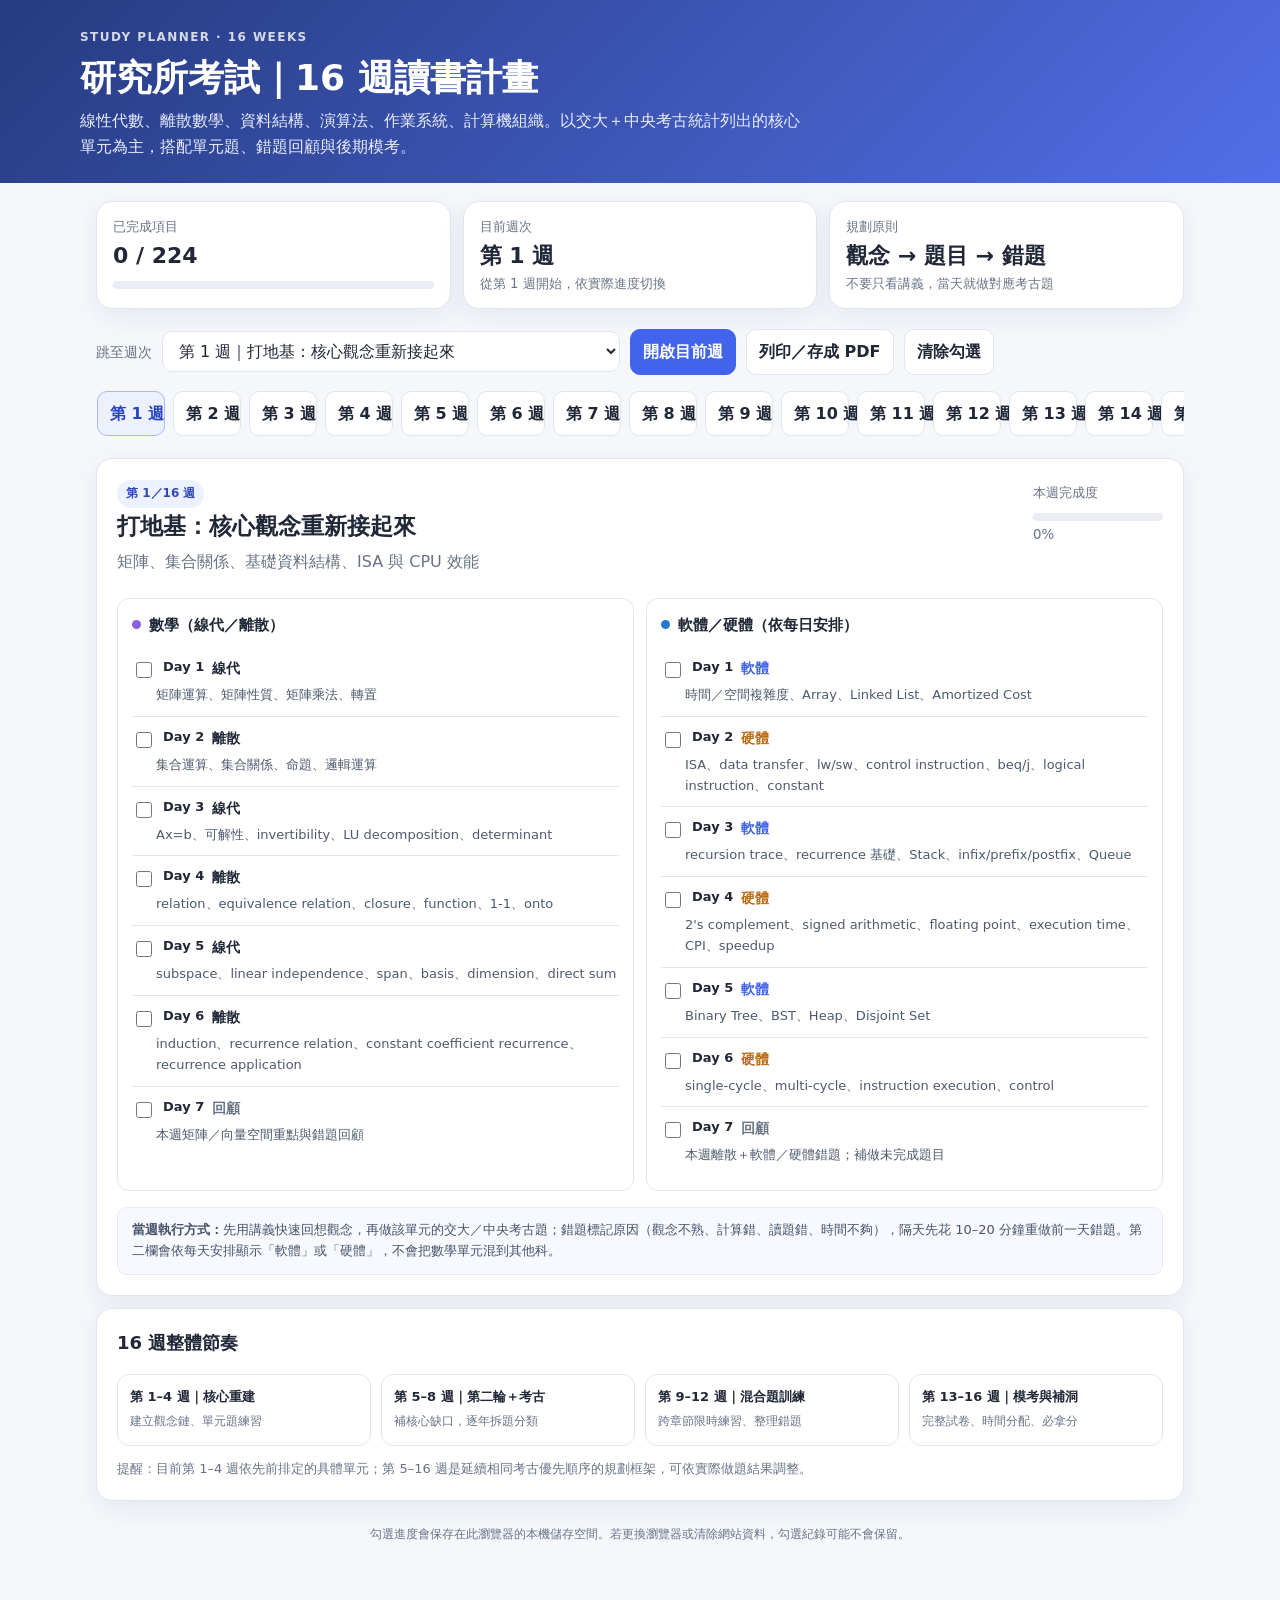
==== commit 36025805: "Update print statement from 'Hello' to 'Goodbye'" ====
--- a/index.html
+++ b/index.html
@@ -1,181 +1,231 @@
-<!doctype html>
+<!DOCTYPE html>
 <html lang="zh-Hant">
-
 <head>
-    <meta charset="utf-8" />
-    <title>CSAI News</title>
-
-    <style>
-        body {
-            font-family: "Noto Sans TC", sans-serif;
-            margin: 0;
-            background: #f5f7fb;
-        }
-
-        /* header */
-        header {
-            background: linear-gradient(135deg,
-                    #FFD306 0%,
-                    #40806b 23%,
-                    #008bb5 45%,
-                    #008bb5 100%);
-            color: white;
-            padding: 30px;
-            text-align: center;
-        }
-
-        /* nav menu */
-        .menu {
-            background: #ffffff;
-            box-shadow: 0 2px 5px rgba(0, 0, 0, 0.1);
-        }
-
-        .menu ul {
-            list-style: none;
-            display: flex;
-            justify-content: center;
-            padding: 0;
-            margin: 0;
-        }
-
-        .menu li {
-            margin: 0 20px;
-        }
-
-        .menu a {
-            display: block;
-            padding: 15px 0;
-            text-decoration: none;
-            color: #333;
-            font-weight: bold;
-        }
-
-        .menu a:hover {
-            color: #2a5298;
-        }
-
-        /* main content */
-
-        main {
-            max-width: 900px;
-            margin: auto;
-            padding: 30px 20px;
-        }
-
-        h2 {
-            border-left: 6px solid #008bb5;
-            padding-left: 10px;
-        }
-
-        /* article card */
-
-        article {
-            background: white;
-            padding: 20px;
-            margin: 20px 0;
-            border-radius: 10px;
-            box-shadow: 0 3px 10px rgba(0, 0, 0, 0.08);
-            transition: transform .2s, box-shadow .2s;
-        }
-
-        article:hover {
-            transform: translateY(-4px);
-            box-shadow: 0 6px 18px rgba(0, 0, 0, 0.15);
-        }
-
-        article h3 {
-            margin-top: 0;
-        }
-
-        time {
-            color: #777;
-            font-size: 14px;
-        }
-
-        /* read more button */
-
-        article a {
-            display: inline-block;
-            margin-top: 10px;
-            text-decoration: none;
-            background: #008bb5;
-            color: white;
-            padding: 8px 14px;
-            border-radius: 6px;
-            font-size: 14px;
-        }
-
-        article a:hover {
-            background: #1e3c72;
-        }
-
-        /* footer */
-
-        footer {
-            text-align: center;
-            padding: 20px;
-            background: #222;
-            color: #aaa;
-            margin-top: 40px;
-        }
-    </style>
+<meta charset="UTF-8">
+<meta name="viewport" content="width=device-width, initial-scale=1">
+<title>研究所考試｜16 週讀書計畫</title>
+<style>
+:root{--bg:#f5f7fb;--panel:#fff;--ink:#202737;--muted:#687386;--line:#e0e6ef;--blue:#4263eb;--blue2:#edf1ff;--green:#188765;--greenbg:#e8f7f1;--orange:#b96a13;--orangebg:#fff4e5;--shadow:0 8px 26px rgba(30,45,80,.07)}
+*{box-sizing:border-box}body{margin:0;background:var(--bg);color:var(--ink);font-family:system-ui,-apple-system,"Noto Sans TC",sans-serif;line-height:1.6}
+header{background:linear-gradient(135deg,#263b80,#526fe8);color:white;padding:28px 20px 24px} .hero{max-width:1120px;margin:auto}
+.kicker{font-size:12px;letter-spacing:.12em;opacity:.8;font-weight:700}h1{font-size:clamp(25px,4vw,36px);line-height:1.25;margin:8px 0}header p{margin:8px 0 0;max-width:720px;color:#e9edff}
+.wrap{max-width:1120px;margin:22px auto;padding:0 16px 48px}
+.stats{display:grid;grid-template-columns:repeat(3,1fr);gap:12px;margin-top:-4px}.stat,.panel{background:var(--panel);border:1px solid var(--line);border-radius:16px;box-shadow:var(--shadow)}.stat{padding:14px 16px}.stat small{display:block;color:var(--muted)}.stat strong{font-size:22px}
+.progress{height:8px;background:#e9edf5;border-radius:20px;overflow:hidden;margin-top:8px}.progress>div{height:100%;width:0;background:var(--green);transition:width .2s}
+.controls{display:flex;gap:10px;flex-wrap:wrap;align-items:center;margin:20px 0 14px}.controls label{color:var(--muted);font-size:14px}select,button{font:inherit;border:1px solid var(--line);border-radius:10px;padding:9px 12px;background:white;color:var(--ink)}button{cursor:pointer;font-weight:650}button.primary{background:var(--blue);color:white;border-color:var(--blue)}button:hover{filter:brightness(.97)}
+.weeknav{display:flex;gap:8px;overflow-x:auto;padding:2px 1px 10px}.weeknav button{white-space:nowrap;min-width:68px}.weeknav button.active{background:var(--blue2);border-color:#a9b8ff;color:#2946bc}
+.panel{padding:20px;margin-top:12px}.week-head{display:flex;justify-content:space-between;gap:16px;align-items:flex-start;flex-wrap:wrap}.week-head h2{margin:0;font-size:23px}.week-head p{margin:5px 0;color:var(--muted)}.tag{font-size:12px;padding:4px 9px;border-radius:20px;background:var(--blue2);color:#2f49b5;font-weight:700;display:inline-block}
+.subjects{display:grid;grid-template-columns:repeat(2,minmax(0,1fr));gap:12px;margin-top:18px}.subject{border:1px solid var(--line);border-radius:12px;padding:14px;min-width:0}.subject h3{font-size:15px;margin:0 0 10px;display:flex;align-items:center;gap:8px}.dot{width:9px;height:9px;border-radius:50%;display:inline-block}.math .dot{background:#8264df}.software .dot{background:#2479ce}.hardware .dot{background:#e29a2f}
+.day{border-top:1px solid var(--line);padding:10px 0}.day:first-of-type{border-top:0}.day-title{display:flex;gap:8px;align-items:flex-start}.day-title input{margin-top:5px;accent-color:var(--green);width:16px;height:16px;flex-shrink:0}.day-title strong{font-size:13px;white-space:nowrap}.day-title span{font-size:14px;font-weight:650}.topics{font-size:13px;color:#4e5a6d;margin:4px 0 0 24px}.unit-hardware{color:var(--orange)!important}.unit-software{color:var(--blue)!important}.unit-review{color:var(--muted)!important}.hint{margin-top:16px;padding:12px 14px;background:#f7f9ff;border-radius:10px;border:1px solid #e3e9ff;font-size:13px;color:#47536a}
+.phase{display:grid;grid-template-columns:repeat(4,1fr);gap:10px;margin-top:16px}.phase div{border:1px solid var(--line);border-radius:12px;padding:12px;background:#fff}.phase b{display:block;font-size:13px}.phase span{font-size:12px;color:var(--muted)}
+.footer{color:var(--muted);font-size:12px;text-align:center;margin-top:24px}
+@media(max-width:760px){.subjects{grid-template-columns:1fr}.stats{grid-template-columns:1fr}.phase{grid-template-columns:repeat(2,1fr)}.panel{padding:15px}.week-head h2{font-size:21px}}
+@media print{body{background:white}.controls,.weeknav,button{display:none!important}.panel,.stat{box-shadow:none;break-inside:avoid}.subjects{grid-template-columns:repeat(2,minmax(0,1fr))}}
+</style>
 </head>
-
 <body>
-    <header>
-        <h1>Computer Science and Artificial Intelligence</h1>
-    </header>
-    <nav class="menu">
-        <ul>
-            <li><a href="https://cs.nptu.edu.tw/index.php">首頁</a></li>
-            <li><a href="https://cs.nptu.edu.tw/p/412-1111-7946.php?Lang=zh-tw">科系介紹</a></li>
-            <li><a href="https://cs.nptu.edu.tw/p/412-1111-3092.php?Lang=zh-tw">師資陣容</a></li>
-        </ul>
-    </nav>
-    <main>
-        <section>
-            <h2>最新公告</h2>
-
-            <article>
-                <h3>【公告】(電科系學生版本) 114-2畢業門檻審核日程表</h3>
-                <p><time datetime="2026-03-02">2026年3月2日</time></p>
-                <p>【申請對象】
-                    本學系全體同學（含延畢生），已考取符合畢業門檻標準證照者，於時間內申請。
-                    (大學入學前取得的證照證明亦可採認)
-
-                    【審核項目】
-                    電腦科學與人工智慧學系學生有"資訊門檻 及 英文門檻"
-                </p>
-                <a href="https://cs.nptu.edu.tw/p/406-1111-192662,r881.php?Lang=zh-tw">Read more</a>
-            </article>
-
-            <article>
-                <h3>【公告】 電腦科學與人工智慧學系 預修研究生申請 (115學年度)</h3>
-                <p><time datetime="2026-02-25">2026年2月25日</time></p>
-                <p>提要：
-
-                    1.申請預研生通過後的同學同時具有「大學部學生」及「預修研究生(簡稱預研生)」兩種身分；
-                    ※具有預研生同學仍必須完成大學部學分、門檻以及相關規定，最後完成離校流程並確認為「大學部畢業生」。
-                    ※預研生仍必須藉由正式管道報考本系碩士班並錄取後入學，目前碩士班分為「碩士班推甄(大概每年10月~11月報名，依實際公告為主)」、「碩士班考試入學(大概每年12月至隔年1月報名，依實際公告為主)」2次考試，
-                    請本學系通過之預研生同學務必報考，正式錄取後才算是正式研究生。
-                </p>
-                <a href="https://cs.nptu.edu.tw/p/406-1111-192475,r881.php?Lang=zh-tw">Read more</a>
-            </article>
-
-            <article>
-                <h3>【公告】(電科系繳件時間版本)114-2 國立屏東大學寶島陽光再生能源獎學金申請</h3>
-                <p><time datetime="2026-02-24">2026年2月24日</time></p>
-                <p>◆申請方式及名額：
-                    本助學金申請時程於每學期公告，申請人於時程內向各系提出申請，各系所推薦名額限二名至所屬學院，經院務會議優先排序後提報生輔組，推薦委員會審定十位學生推薦名單，簽請校長同意後函送寶島陽光再生能源集團辦理本獎學金核定(核定名單依寶島陽光再生能源集團公告為準，原則上為每學期五名)及發放事宜，每人每學期新臺幣三萬元整。
-                </p>
-                <a href="https://cs.nptu.edu.tw/p/406-1111-192415,r881.php?Lang=zh-tw">Read more</a>
-            </article>
-
-        </section>
-    </main>
-    <footer>
-        <p>© 2026 756y</p>
-    </footer>
-</body>
-
-</html>
+<header><div class="hero"><div class="kicker">STUDY PLANNER · 16 WEEKS</div><h1>研究所考試｜16 週讀書計畫</h1><p>線性代數、離散數學、資料結構、演算法、作業系統、計算機組織。以交大＋中央考古統計列出的核心單元為主，搭配單元題、錯題回顧與後期模考。</p></div></header>
+<main class="wrap">
+<div class="stats">
+ <div class="stat"><small>已完成項目</small><strong id="doneCount">0</strong><div class="progress"><div id="progressBar"></div></div></div>
+ <div class="stat"><small>目前週次</small><strong id="currentWeek">第 1 週</strong><small>從第 1 週開始，依實際進度切換</small></div>
+ <div class="stat"><small>規劃原則</small><strong>觀念 → 題目 → 錯題</strong><small>不要只看講義，當天就做對應考古題</small></div>
+</div>
+<div class="controls">
+<label for="weekSelect">跳至週次</label><select id="weekSelect"></select>
+<button class="primary" id="todayBtn">開啟目前週</button><button id="printBtn">列印／存成 PDF</button><button id="resetBtn">清除勾選</button>
+</div>
+<div class="weeknav" id="weekNav"></div>
+<section class="panel" id="weekPanel" aria-live="polite"></section>
+<section class="panel">
+<h2 style="margin:0 0 10px;font-size:18px">16 週整體節奏</h2>
+<div class="phase">
+<div><b>第 1–4 週｜核心重建</b><span>建立觀念鏈、單元題練習</span></div>
+<div><b>第 5–8 週｜第二輪＋考古</b><span>補核心缺口，逐年拆題分類</span></div>
+<div><b>第 9–12 週｜混合題訓練</b><span>跨章節限時練習、整理錯題</span></div>
+<div><b>第 13–16 週｜模考與補洞</b><span>完整試卷、時間分配、必拿分</span></div>
+</div>
+<p style="font-size:13px;color:var(--muted);margin-bottom:0">提醒：目前第 1–4 週依先前排定的具體單元；第 5–16 週是延續相同考古優先順序的規劃框架，可依實際做題結果調整。</p>
+</section>
+<div class="footer">勾選進度會保存在此瀏覽器的本機儲存空間。若更換瀏覽器或清除網站資料，勾選紀錄可能不會保留。</div>
+</main>
+<script>
+const weeks = [
+{title:"打地基：核心觀念重新接起來",goal:"矩陣、集合關係、基礎資料結構、ISA 與 CPU 效能",days:[
+["Day 1","線代","矩陣運算、矩陣性質、矩陣乘法、轉置","軟體","時間／空間複雜度、Array、Linked List、Amortized Cost"],
+["Day 2","離散","集合運算、集合關係、命題、邏輯運算","硬體","ISA、data transfer、lw/sw、control instruction、beq/j、logical instruction、constant"],
+["Day 3","線代","Ax=b、可解性、invertibility、LU decomposition、determinant","軟體","recursion trace、recurrence 基礎、Stack、infix/prefix/postfix、Queue"],
+["Day 4","離散","relation、equivalence relation、closure、function、1-1、onto","硬體","2's complement、signed arithmetic、floating point、execution time、CPI、speedup"],
+["Day 5","線代","subspace、linear independence、span、basis、dimension、direct sum","軟體","Binary Tree、BST、Heap、Disjoint Set"],
+["Day 6","離散","induction、recurrence relation、constant coefficient recurrence、recurrence application","硬體","single-cycle、multi-cycle、instruction execution、control"],
+["Day 7","回顧","本週矩陣／向量空間重點與錯題回顧","回顧","本週離散＋軟體／硬體錯題；補做未完成題目"]
+]},
+{title:"高頻題型：轉換、排序、Pipeline",goal:"把線代與離散基礎接到可考題型，開始練計算題",days:[
+["Day 8","線代","linear transformation、matrix representation、change of basis、Kernel、Image","軟體","Binary Search、Insertion Sort、Selection Sort、Bubble Sort"],
+["Day 9","離散","permutation、combination、pigeonhole principle、Stirling number","硬體","pipeline stages、pipeline performance、pipeline CPI"],
+["Day 10","線代","rank、nullity、Rank-Nullity、Kernel／Image 關係","軟體","Quick Sort、Merge Sort、Heap Sort、LSD Radix、Counting Sort"],
+["Day 11","離散","generating function、integer partition、用 generating function 解 recurrence","硬體","data dependency、data hazard、forwarding、hazard detection"],
+["Day 12","線代","eigenvalue、eigenvector、characteristic polynomial、similarity","軟體","Hashing、collision、overflow handling、Binary Search 題型"],
+["Day 13","離散","graph terminology、adjacency matrix/list、graph representation、isomorphism","硬體","control hazard、branch prediction、CPI、hazard 綜合題"],
+["Day 14","回顧","線代：矩陣→轉換→特徵值；離散：計數→遞迴","回顧","Sorting／Hashing 綜合考古題與錯題整理"]
+]},
+{title:"高頻核心：圖論、特徵值、Cache",goal:"圖論演算法要能手算流程，Cache 開始練位址拆解",days:[
+["Day 15","線代","diagonalization、similarity、PDP⁻¹、eigenvalue／eigenvector 關係","軟體","DFS、BFS、adjacency matrix/list、graph traversal"],
+["Day 16","離散","Euler path/circuit、Hamilton path/circuit、connected graph、spanning tree","硬體","memory hierarchy、cache basics、address structure、block／word／offset"],
+["Day 17","線代","可對角化條件、similarity、diagonalization applications、Markov chain","軟體","Topological Sort、DAG、MST、Kruskal／Prim 類型"],
+["Day 18","離散","planar graph、graph coloring、Dijkstra、Warshall","硬體","direct／set-associative cache、tag/index/offset、cache calculation、multilevel cache"],
+["Day 19","線代","inner product、orthogonality、orthogonal complement、Gram-Schmidt","軟體","Dijkstra、Bellman-Ford、Floyd-Warshall、shortest path 綜合"],
+["Day 20","離散","recurrence、generating function、graph representation、shortest path","硬體","AMAT、cache miss、multilevel cache、CPI 與 memory hierarchy"],
+["Day 21","回顧","Eigen／Diagonalization＋Graph／Recurrence 題型整理","回顧","DFS/BFS→MST→Dijkstra→Bellman-Ford→Floyd 綜合考古題"]
+]},
+{title:"拉分核心：正交化、DP、Virtual Memory、OS",goal:"把常考章節串成完整題型，OS 從 Process 與 Scheduling 開始",days:[
+["Day 22","線代","projection、orthogonal complement、projection matrix","硬體","virtual address、physical address、page、page table、address translation"],
+["Day 23","離散","partial order、total order、Hasse diagram","軟體","Dynamic Programming、optimal substructure、overlapping subproblem、Maximum Subarray"],
+["Day 24","線代","least squares、normal equation、orthogonal projection、QR／Gram-Schmidt 關係","硬體","TLB、page table、TLB reach、EMAT"],
+["Day 25","離散","propositional logic、logic equivalence、graph coloring、Dijkstra／Warshall","軟體","0/1 Knapsack、Knapsack、Matrix Chain Multiplication"],
+["Day 26","線代","orthogonal matrix、orthogonal diagonalization、symmetric matrix、PDPᵀ","硬體","Process、process state、dispatcher、context switch、fork／exec／exit／wait"],
+["Day 27","離散","recurrence、generating function、combination、pigeonhole","軟體","LCS、KMP、DP 綜合題"],
+["Day 28","回顧","線代與離散核心公式、定義、易錯題回顧","硬體","scheduling criteria、FCFS、SJF、Priority、Round Robin、EDF"]
+]},
+{title:"第二輪：補齊核心樹與演算法",goal:"把第一輪做錯的單元重新學會，擴充重要樹與演算法",days:[
+["Day 29","線代","特徵值／特徵向量計算、特徵多項式、重根與可對角化判斷","軟體","AVL Tree、rotation、BST 操作與複雜度"],
+["Day 30","離散","遞迴式建立、解常係數遞迴、初始條件","硬體","Thread、user/kernel thread、multithreading model"],
+["Day 31","線代","Gram-Schmidt、QR decomposition、orthogonal projection 計算","軟體","Red-Black Tree、B-tree、B+ tree 基本性質與操作"],
+["Day 32","離散","關係的 reflexive／symmetric／transitive、equivalence class、closure","硬體","CPU pipeline hazard 綜合：forwarding、stall、branch penalty"],
+["Day 33","線代","determinant、inverse、rank、線性方程組混合題","軟體","Huffman coding、optimal prefix code、heap 操作"],
+["Day 34","離散","counting、permutation／combination、pigeonhole 題型","硬體","cache mapping／replacement／write policy 題型回顧"],
+["Day 35","回顧","整理線代與離散第一、二輪錯題","回顧","樹、排序、Pipeline／Cache 分類題練習"]
+]},
+{title:"第二輪：OS 同步與記憶體",goal:"把 OS 高頻核心補齊，避免只會背定義、不會追流程",days:[
+["Day 36","線代","線性轉換、Kernel／Image、Rank-Nullity 混合題","軟體","sorting 複雜度比較、穩定性、in-place、trace code"],
+["Day 37","離散","graph traversal、Euler／Hamilton、spanning tree 題型","硬體","process scheduling、waiting／turnaround／response time 計算"],
+["Day 38","線代","least squares、normal equation、projection 混合題","軟體","Disjoint Set、union-find、path compression、union by rank"],
+["Day 39","離散","graph coloring、planar graph、poset／Hasse diagram","硬體","critical section、race condition、mutex、semaphore、spinlock"],
+["Day 40","線代","positive definite、symmetric matrix、orthogonal diagonalization","軟體","DP：Knapsack、Matrix Chain、LCS、Maximum Subarray"],
+["Day 41","離散","logic equivalence、induction、recurrence 綜合題","硬體","deadlock、RAG、四個必要條件、prevention／avoidance／detection"],
+["Day 42","回顧","數學弱點題重做，不看解答完整寫一次","回顧","同步／Deadlock 題型＋錯題回顧"]
+]},
+{title:"第二輪：虛擬記憶體與演算法設計",goal:"從公式與定義走向完整計算、演算法選擇",days:[
+["Day 43","線代","SVD、spectral decomposition、positive definite 基本題","軟體","KMP prefix/failure function、字串比對"],
+["Day 44","離散","生成函數、整數分拆、Stirling number 題型","硬體","paging、segmentation、fragmentation、address translation"],
+["Day 45","線代","矩陣分解、LU、determinant、Ax=b 混合題","軟體","Divide and Conquer、recurrence analysis、Maximum Subarray"],
+["Day 46","離散","graph algorithm 與複雜度、Dijkstra／Warshall 題型","硬體","page fault、page replacement：FIFO／OPT／LRU"],
+["Day 47","線代","全章計算題：特徵值、對角化、正交化、least squares","軟體","Greedy：activity selection、MST、Knapsack 差異"],
+["Day 48","離散","證明題基礎：induction、反證、集合與關係簡證","硬體","thrashing、working set、TLB、EMAT 綜合"],
+["Day 49","回顧","數學必拿分題限時練習","回顧","DP／Greedy／字串／VM 分類考古題"]
+]},
+{title:"考古題第一輪：按科目與單元拆題",goal:"開始提高考古題比重，不必一開始就整份硬寫",days:[
+["Day 50","線代","交大線代考古：矩陣、Ax=b、向量空間分類題","軟體","交大 DS：複雜度、List、Stack／Queue、Tree 分類題"],
+["Day 51","離散","交大離散：集合、關係、計數、遞迴分類題","硬體","交大計組：ISA、signed arithmetic、performance 分類題"],
+["Day 52","線代","中央線代：矩陣、向量空間、線性轉換分類題","軟體","中央 DS：樹、Heap、排序、Hashing 分類題"],
+["Day 53","離散","中央離散：關係、遞迴、Graph、Logic 分類題","硬體","中央計組：Pipeline／Hazard 分類題"],
+["Day 54","線代","兩校特徵值／對角化題目對照，整理常見問法","軟體","兩校 Graph：DFS／BFS、MST、Shortest Path 題目"],
+["Day 55","離散","兩校計數／遞迴／圖論混合題","硬體","Cache／AMAT／VM 計算題"],
+["Day 56","回顧","本週考古錯題依原因分類：觀念／計算／讀題","回顧","完成錯題二刷；建立各科高頻題清單"]
+]},
+{title:"考古題第二輪：限時單元組合",goal:"練速度與題目辨識，避免單一章節才會做",days:[
+["Day 57","線代","線代混合組：矩陣＋Rank＋Eigen，限時作答","軟體","Sorting＋Hashing＋Tree 混合題"],
+["Day 58","離散","Discrete 混合組：Counting＋Recurrence＋Relations","硬體","OS：Process／Scheduling／Thread 混合題"],
+["Day 59","線代","Orthogonality＋Projection＋Least Squares 限時組","軟體","Graph：MST＋Shortest Path＋Topological 混合題"],
+["Day 60","離散","Graph＋Logic＋Poset 混合組","硬體","OS：Synchronization＋Deadlock 混合題"],
+["Day 61","線代","挑一份較弱年度線代題，限時完成後訂正","軟體","DP＋KMP＋Complexity 混合題"],
+["Day 62","離散","挑一份較弱年度離散題，限時完成後訂正","硬體","計組：Pipeline＋Cache＋VM 混合題"],
+["Day 63","回顧","數學錯題重做，遮住解答寫出步驟","回顧","軟硬體錯題重做，記錄失分原因"]
+]},
+{title:"跨章節訓練：速度與正確率",goal:"每次練習後都要知道錯在哪，不只看分數",days:[
+["Day 64","線代","線代高頻題限時組：矩陣、特徵值、正交化","軟體","DS 核心題限時組：複雜度、Tree、Sorting"],
+["Day 65","離散","遞迴、計數、關係題限時組","硬體","計組數值表示＋效能＋Pipeline 限時組"],
+["Day 66","線代","挑 2 個最弱章節補觀念，接著做考古題","軟體","Graph 全套限時題＋錯題整理"],
+["Day 67","離散","Graph、Logic、Poset 複合題","硬體","Cache／AMAT／VM 計算題，練公式與位址拆解"],
+["Day 68","線代","線代證明／觀念題：先寫已知、目標與可用定理","軟體","DP／Greedy／Complexity 題型辨識"],
+["Day 69","離散","證明與計算混合：induction、relation、graph","硬體","OS Memory：paging、replacement、thrashing、EMAT"],
+["Day 70","回顧","一週錯題再測，統計正確率與耗時","回顧","挑各科最常錯的 10 題重做"]
+]},
+{title:"模考準備：逐科限時整卷",goal:"開始整份試卷，檢查時間分配與題目取捨",days:[
+["Day 71","線代","一份線代考古限時作答＋逐題訂正","軟體","資料結構／演算法半份限時卷"],
+["Day 72","離散","一份離散考古限時作答＋逐題訂正","硬體","計組半份限時卷"],
+["Day 73","線代","重做前一份線代失分題，補回觀念缺口","軟體","OS 半份限時卷＋同步／Deadlock 訂正"],
+["Day 74","離散","重做前一份離散失分題，補回觀念缺口","硬體","Pipeline／Cache／VM 綜合題"],
+["Day 75","線代","線代第二份考古限時作答","軟體","DS／Algo 第二份半卷"],
+["Day 76","離散","離散第二份考古限時作答","硬體","OS／計組錯題二刷"],
+["Day 77","回顧","統整模考：必拿分、耗時題、放棄題","回顧","更新考場作答順序與時間配置"]
+]},
+{title:"模考週：整份考古＋深度檢討",goal:"逐步接近正式考試節奏，檢討比刷題數更重要",days:[
+["Day 78","數學","線代＋離散分科限時；記錄各單元得分","軟體","DS／Algo 整份或依實際考試時間限時"],
+["Day 79","數學","前日數學錯題訂正與重做","硬體","計組整份或依實際考試時間限時"],
+["Day 80","數學","數學薄弱單元補強：Eigen／Recurrence／Graph 擇弱","軟體","軟體整份考古；練題目取捨"],
+["Day 81","數學","線代完整考古卷，計時作答","硬體","OS 整份考古；訂正 Process／Sync／Memory"],
+["Day 82","數學","離散完整考古卷，計時作答","軟體","Graph／DP／Tree 錯題重做"],
+["Day 83","數學","數學公式與常見陷阱整理","硬體","Cache／AMAT／VM／Deadlock 高頻題再測"],
+["Day 84","回顧","本週模考失分分析，調整下週策略","回顧","所有錯題標記為：必補／可再練／暫放"]
+]},
+{title:"考場策略：穩住基本分",goal:"減少粗心與卡題，建立先拿分再攻難題的流程",days:[
+["Day 85","線代","矩陣、rank、Ax=b 基本題快速測驗","軟體","複雜度、List、Stack／Queue、Tree 基本題"],
+["Day 86","離散","集合、命題、關係、函數基本題","硬體","ISA、signed arithmetic、CPI 基本題"],
+["Day 87","線代","Eigen／Diagonalization 必考計算題","軟體","Sorting、Hashing、Heap 常見手算題"],
+["Day 88","離散","Counting、Recurrence 常見題型","硬體","Pipeline hazard、forwarding、branch penalty"],
+["Day 89","線代","Gram-Schmidt、Projection、Least Squares 基本題","軟體","DFS／BFS、MST、Shortest Path 基本題"],
+["Day 90","離散","Graph、Logic、Poset 必拿分題","硬體","Cache、AMAT、page table、TLB 基本計算"],
+["Day 91","回顧","製作數學最後複習清單：公式、定理、易錯點","回顧","製作軟硬體最後複習清單"]
+]},
+{title:"最後補洞：弱點集中突破",goal:"只補會影響分數的缺口，不無限制開新章節",days:[
+["Day 92","線代","依錯題統計選最弱 2 單元，觀念＋題目","軟體","依錯題統計選最弱 2 單元，考古重做"],
+["Day 93","離散","依錯題統計選最弱 2 單元，觀念＋題目","硬體","依錯題統計選最弱 2 單元，考古重做"],
+["Day 94","線代","重做歷次錯題中最常錯的計算題","軟體","重做 Graph／DP／Tree 易錯題"],
+["Day 95","離散","重做遞迴、計數、Graph／Logic 易錯題","硬體","重做 Pipeline／Cache／VM 易錯題"],
+["Day 96","線代","定理條件與反例整理；練讀題辨識","軟體","複雜度、演算法正確性與步驟追蹤"],
+["Day 97","離散","證明題架構：已知、欲證、方法、關鍵步驟","硬體","OS 同步、Deadlock、Scheduling 快速複習"],
+["Day 98","回顧","弱點單元二次測驗，確認是否真的補起來","回顧","更新最後階段必看清單"]
+]},
+{title:"最後模考：維持實戰感",goal:"保持作答節奏，避免模考後才發現時間分配問題",days:[
+["Day 99","數學","線代限時卷；先易後難，記錄卡題時間","軟體","軟體限時卷；標記猶豫題與猜題"],
+["Day 100","數學","訂正 Day 99，重做所有失分題","硬體","計組限時卷＋訂正"],
+["Day 101","數學","離散限時卷；證明題控制投入時間","軟體","OS 限時卷＋訂正"],
+["Day 102","數學","訂正 Day 101，重做所有失分題","硬體","硬體錯題二刷"],
+["Day 103","數學","線代＋離散混合短卷，練切換科目","軟體","排序／Graph／DP 混合短卷"],
+["Day 104","數學","數學公式、定義、常見題型口頭回想","硬體","OS／計組必拿分清單口頭回想"],
+["Day 105","回顧","模考成績與錯題統計，確認最後補強項","回顧","準備最後一週的精簡複習清單"]
+]},
+{title:"考前整理：高頻單元最後一輪",goal:"不再大幅開新內容，維持熟悉度與信心",days:[
+["Day 106","線代","矩陣、Ax=b、rank、eigen、diagonalization","軟體","Complexity、Tree、Sorting、Hashing"],
+["Day 107","離散","集合、關係、計數、遞迴、生成函數","硬體","ISA、signed arithmetic、performance、Pipeline"],
+["Day 108","線代","Gram-Schmidt、Projection、Least Squares、SVD 基礎","軟體","DFS／BFS、MST、Shortest Path、DP"],
+["Day 109","離散","Graph、Logic、Poset、Induction 易錯點","硬體","Cache、AMAT、VM、TLB、page replacement"],
+["Day 110","線代","重做最重要的線代錯題，不開新題","軟體","重做最重要的軟體錯題"],
+["Day 111","離散","重做最重要的離散錯題，不開新題","硬體","重做最重要的硬體錯題"],
+["Day 112","總整理","檢查考試用品、考場策略、睡眠與交通；只看精簡筆記","總整理","停止高強度新題，保留熟悉感"]
+]}
+];
+const labels={math:"數學",software:"軟體",hardware:"硬體",review:"回顧"};
+let active=0;
+const nav=document.getElementById('weekNav'), sel=document.getElementById('weekSelect'), panel=document.getElementById('weekPanel');
+weeks.forEach((w,i)=>{let b=document.createElement('button');b.textContent=`第 ${i+1} 週`;b.addEventListener('click',()=>render(i));nav.appendChild(b);let o=document.createElement('option');o.value=i;o.textContent=`第 ${i+1} 週｜${w.title}`;sel.appendChild(o)});
+function key(w,d,s){return `study16-${w}-${d}-${s}`}
+function render(i){
+active=i;sel.value=i;[...nav.children].forEach((b,j)=>b.classList.toggle('active',j===i));
+let w=weeks[i];
+let html=`<div class="week-head"><div><span class="tag">第 ${i+1}／16 週</span><h2>${w.title}</h2><p>${w.goal}</p></div><div style="min-width:130px"><small style="color:var(--muted)">本週完成度</small><div class="progress"><div id="weekProgress"></div></div><small id="weekPercent" style="color:var(--muted)">0%</small></div></div><div class="subjects two-subjects">`;
+const cols=[
+ {id:'math',title:'數學（線代／離散）',labelIndex:1,topicIndex:2},
+ {id:'secondary',title:'軟體／硬體（依每日安排）',labelIndex:3,topicIndex:4}
+];
+cols.forEach(c=>{
+ html+=`<div class="subject ${c.id==='secondary'?'software':c.id}"><h3><span class="dot"></span>${c.title}</h3>`;
+ w.days.forEach((d,di)=>{
+  const unit=d[c.labelIndex]||'回顧';
+  const topic=d[c.topicIndex]||'當日複習與錯題整理';
+  const k=key(i,di,c.id);
+  const checked=localStorage.getItem(k)==='1';
+  html+=`<div class="day"><label class="day-title"><input type="checkbox" data-key="${k}" ${checked?'checked':''}><strong>${d[0]}</strong><span class="${unit==='硬體'?'unit-hardware':unit==='軟體'?'unit-software':unit==='回顧'?'unit-review':''}">${unit}</span></label><div class="topics">${topic}</div></div>`;
+ });
+ html+='</div>';
+});
+html+='</div><div class="hint"><b>當週執行方式：</b>先用講義快速回想觀念，再做該單元的交大／中央考古題；錯題標記原因（觀念不熟、計算錯、讀題錯、時間不夠），隔天先花 10–20 分鐘重做前一天錯題。第二欄會依每天安排顯示「軟體」或「硬體」，不會把數學單元混到其他科。</div>';
+panel.innerHTML=html;
+panel.querySelectorAll('input[type=checkbox]').forEach(cb=>cb.addEventListener('change',()=>{localStorage.setItem(cb.dataset.key,cb.checked?'1':'0');updateProgress()}));
+updateProgress()
+}
+function updateProgress(){let all=document.querySelectorAll('input[type=checkbox][data-key]');let done=[...all].filter(x=>x.checked).length;let total=112*2;let saved=0;for(let i=0;i<weeks.length;i++)for(let d=0;d<7;d++)for(let s of ['math','secondary'])if(localStorage.getItem(key(i,d,s))==='1')saved++;document.getElementById('doneCount').textContent=`${saved} / ${total}`;document.getElementById('progressBar').style.width=`${saved/total*100}%`;let wdone=0;for(let d=0;d<7;d++)for(let s of ['math','secondary'])if(localStorage.getItem(key(active,d,s))==='1')wdone++;let pct=Math.round(wdone/14*100);let wp=document.getElementById('weekProgress');if(wp)wp.style.width=pct+'%';let p=document.getElementById('weekPercent');if(p)p.textContent=pct+'%'}
+sel.addEventListener('change',()=>render(Number(sel.value)));document.getElementById('todayBtn').addEventListener('click',()=>{let day=Math.floor((Date.now()-new Date('2026-10-12T00:00:00+08:00').getTime())/86400000);render(Math.max(0,Math.min(15,Math.floor(day/7))))});document.getElementById('printBtn').addEventListener('click',()=>window.print());document.getElementById('resetBtn').addEventListener('click',()=>{if(confirm('確定清除這份計畫的所有勾選紀錄？')){for(let i=0;i<weeks.length;i++)for(let d=0;d<7;d++)for(let s of ['math','secondary','software','hardware'])localStorage.removeItem(key(i,d,s));render(active)}});render(0);
+</script>
+</body></html>
